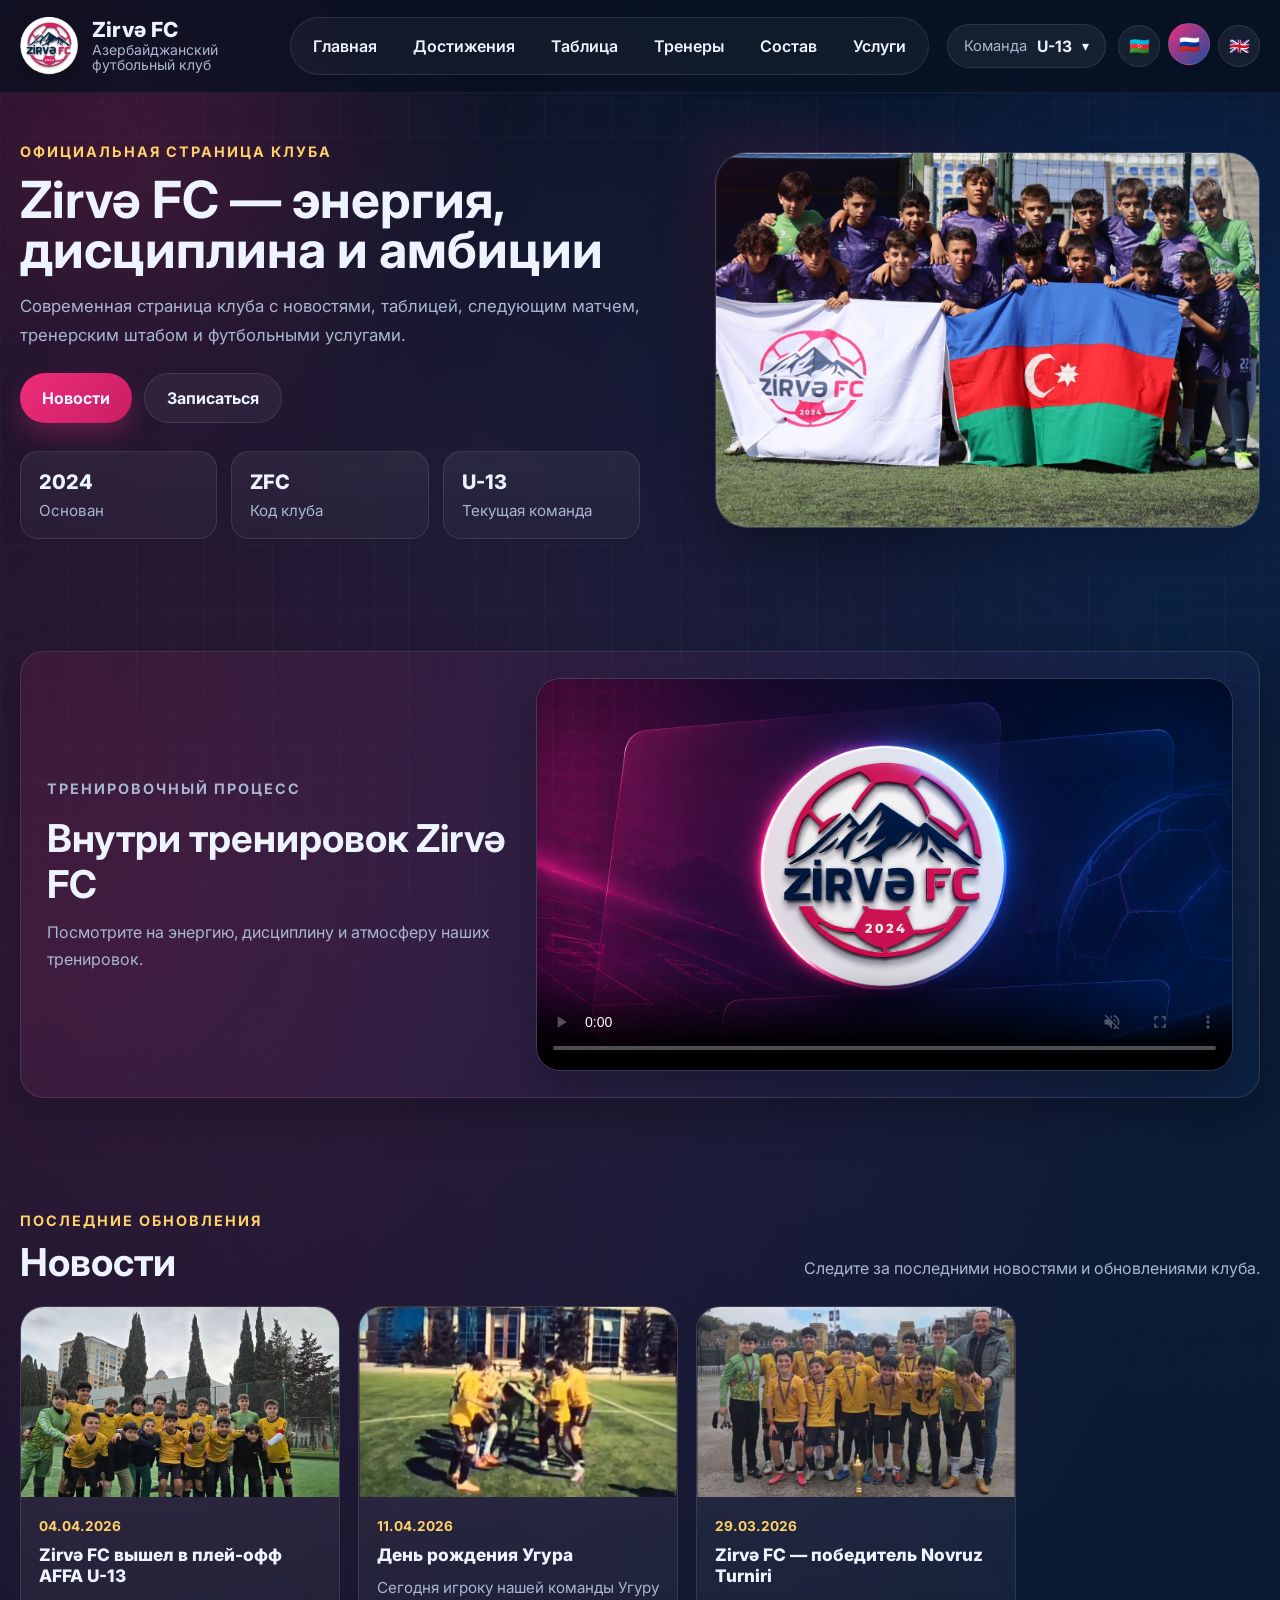
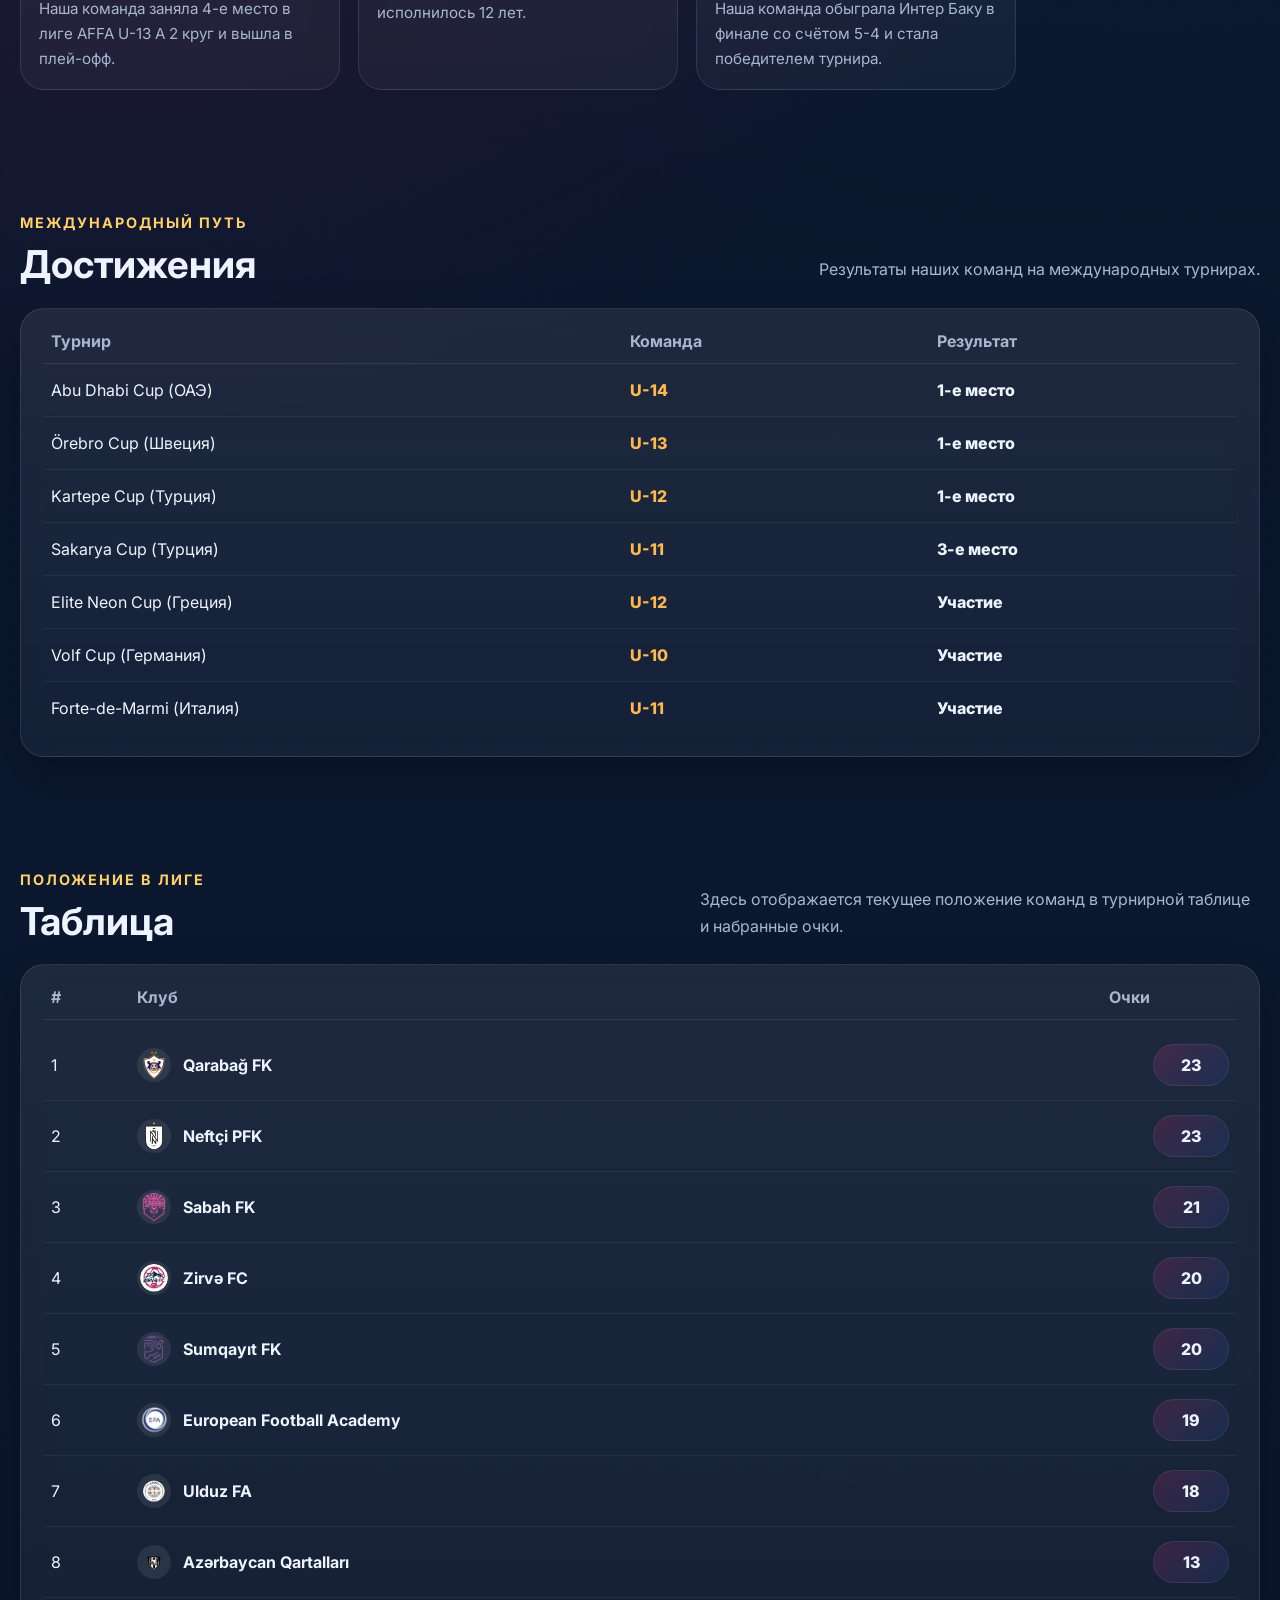
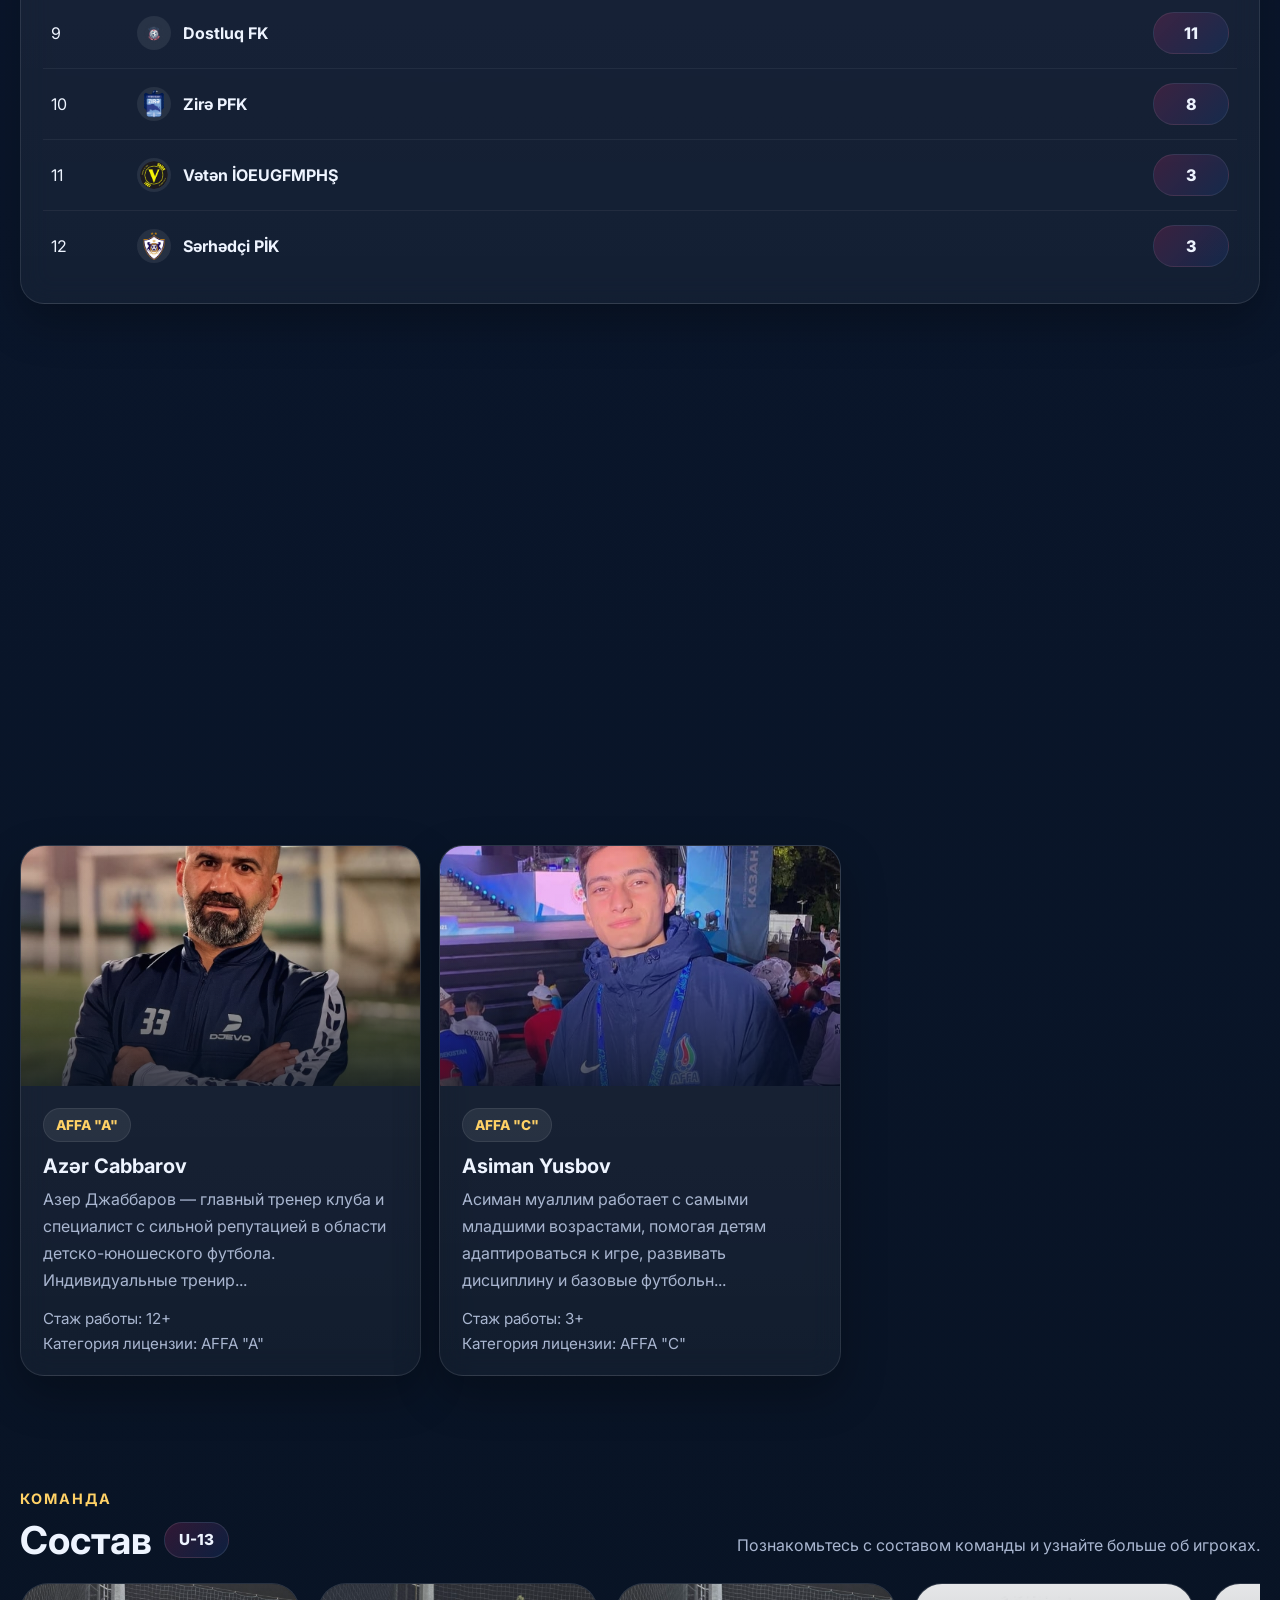
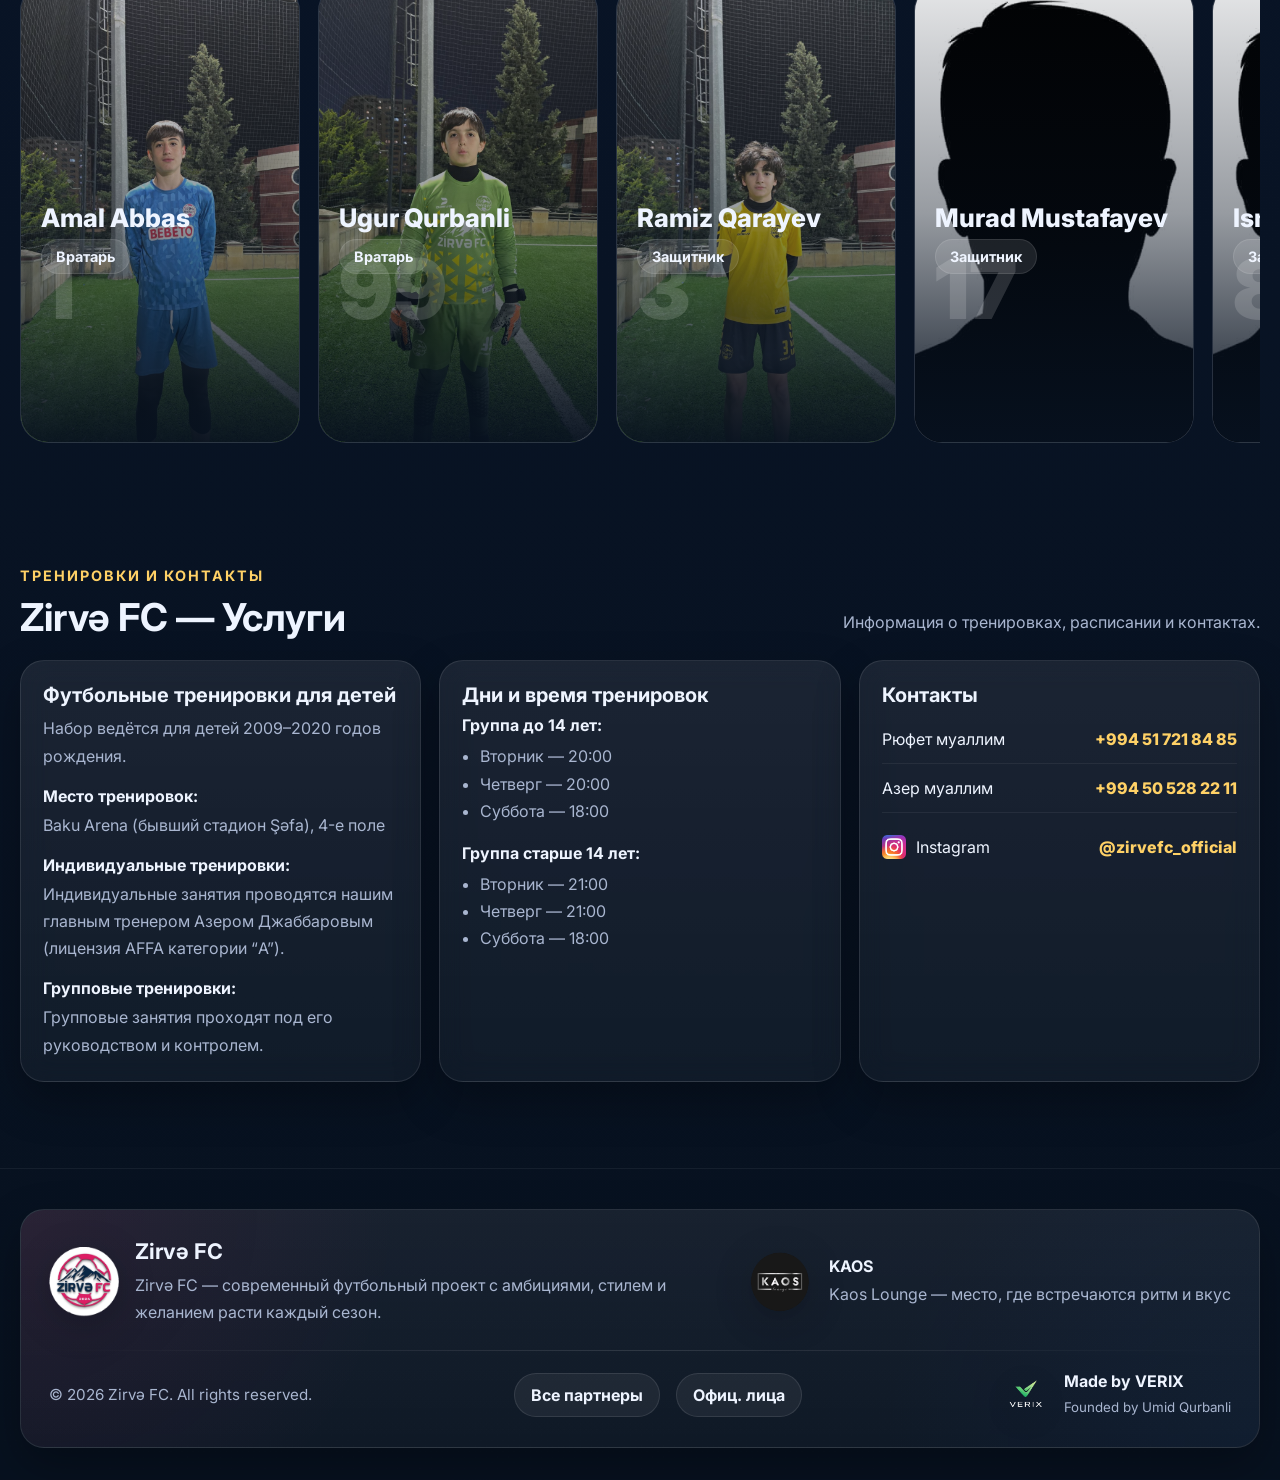
==== index.html @ 08f00260 "Add files via upload" ====
<!DOCTYPE html>
<html lang="ru">
<head>
  <meta charset="UTF-8" />
  <meta name="viewport" content="width=device-width, initial-scale=1.0" />
  <title>Zirvə FC</title>

  <link rel="preconnect" href="https://fonts.googleapis.com">
  <link rel="preconnect" href="https://fonts.gstatic.com" crossorigin>
  <link
    href="https://fonts.googleapis.com/css2?family=Inter:wght@400;500;600;700;800&display=swap"
    rel="stylesheet"
  >

  <link rel="stylesheet" href="css/main.css" />

  <link rel="icon" type="image/png" href="img/zirvelogo.png" />
  <link rel="shortcut icon" href="img/zirvelogo.png" />
  <link rel="apple-touch-icon" href="img/zirvelogo.png" />
</head>
<body>
  <div class="bg-blur bg-blur-1"></div>
  <div class="bg-blur bg-blur-2"></div>

  <header class="site-header" id="top">
    <div class="container header-inner">
      <a href="#top" class="brand">
        <img src="img/zirvelogo.png" alt="Zirvə FC Logo" class="brand-logo" />
        <div class="brand-text">
          <span class="brand-title">Zirvə FC</span>
          <span class="brand-subtitle" data-i18n="brandSubtitle">Azərbaycan futbol klubu</span>
        </div>
      </a>

      <nav class="main-nav">
        <a href="#home" data-i18n="navHome">Home</a>
        <a href="#achievements" data-i18n="navAchievements">Achievements</a>
        <a href="#table" data-i18n="navTable">Table</a>
        <a href="#coaches" data-i18n="navCoaches">Coaches</a>
        <a href="#squad" data-i18n="navSquad">Squad</a>
        <a href="#services" data-i18n="navServices">Services</a>
      </nav>

      <div class="header-controls">
        <div class="team-switcher" id="teamSwitcher">
          <button class="team-switch-btn" id="teamSwitchBtn" type="button">
            <span data-i18n="teamSelect">Team</span>
            <strong id="currentTeamLabel">U-13</strong>
            <span class="team-switch-arrow">▾</span>
          </button>

          <div class="team-switch-menu" id="teamSwitchMenu">
            <button class="team-option" type="button" data-team="u10">U-10</button>
            <button class="team-option" type="button" data-team="u11">U-11</button>
            <button class="team-option" type="button" data-team="u12">U-12</button>
            <button class="team-option active" type="button" data-team="u13">U-13</button>
            <button class="team-option" type="button" data-team="u14">U-14</button>
          </div>
        </div>

        <div class="lang-switcher">
          <button class="lang-btn" data-lang="az" title="Azərbaycan">🇦🇿</button>
          <button class="lang-btn active" data-lang="ru" title="Русский">🇷🇺</button>
          <button class="lang-btn" data-lang="en" title="English">🇬🇧</button>
        </div>

        <button class="burger" id="burgerBtn" aria-label="Menu">
          <span></span>
          <span></span>
          <span></span>
        </button>
      </div>
    </div>

    <div class="mobile-menu" id="mobileMenu">
      <a href="#home" data-i18n="navHome">Home</a>
      <a href="#achievements" data-i18n="navAchievements">Achievements</a>
      <a href="#table" data-i18n="navTable">Table</a>
      <a href="#coaches" data-i18n="navCoaches">Coaches</a>
      <a href="#squad" data-i18n="navSquad">Squad</a>
      <a href="#services" data-i18n="navServices">Services</a>

      <div class="mobile-menu-divider"></div>

      <div class="mobile-lang-title" data-i18n="mobileLangTitle">Language</div>
      <div class="mobile-lang-switcher">
        <button class="lang-btn" data-lang="az" title="Azərbaycan">🇦🇿</button>
        <button class="lang-btn active" data-lang="ru" title="Русский">🇷🇺</button>
        <button class="lang-btn" data-lang="en" title="English">🇬🇧</button>
      </div>
    </div>
  </header>

  <main>
    <section class="hero section" id="home">
      <div class="container hero-grid">
        <div class="hero-content reveal">
          <p class="eyebrow" data-i18n="heroEyebrow">Official club page</p>
          <h1 data-i18n="heroTitle">Zirvə FC — energy, discipline and ambition</h1>
          <p class="hero-text" data-i18n="heroText">
            Modern club page with news, table, match preview and squad showcase.
          </p>

          <div class="hero-actions">
            <a href="#news" class="btn btn-primary" data-i18n="btnNews">News</a>
            <a href="#services" class="btn btn-secondary" data-i18n="btnJoin">Join us</a>
          </div>

          <div class="hero-stats">
            <div class="stat-card">
              <span class="stat-value">2024</span>
              <span class="stat-label" data-i18n="statFounded">Founded</span>
            </div>
            <div class="stat-card">
              <span class="stat-value">ZFC</span>
              <span class="stat-label" data-i18n="statCode">Club code</span>
            </div>
            <div class="stat-card">
              <span class="stat-value" id="heroTeamBadge">U-13</span>
              <span class="stat-label" data-i18n="statTeam">Current team</span>
            </div>
          </div>
        </div>

        <div class="hero-visual reveal delay-1">
          <div class="hero-photo-wrap floating">
            <div class="hero-photo-frame">
              <img src="img/team.jpeg" alt="Zirvə FC Team" class="hero-team-photo" />
            </div>
          </div>
        </div>
      </div>
    </section>

    <section class="section" id="trainingVideo">
      <div class="container">
        <div class="training-video-card reveal">
          <div class="training-video-content">
            <p class="section-kicker" data-i18n="videoKicker">Training process</p>
            <h2 data-i18n="videoTitle">Inside Zirvə FC training</h2>
            <p data-i18n="videoDesc">
              A look at the energy, discipline and atmosphere of our training sessions.
            </p>
          </div>

          <div class="training-video-frame">
            <video controls muted poster="img/promo.png">
              <source src="video/promoV.MOV" />
            </video>
          </div>
        </div>
      </div>
    </section>

    <section class="section" id="news">
      <div class="container">
        <div class="section-head reveal">
          <div>
            <p class="section-kicker" data-i18n="newsKicker">Latest updates</p>
            <h2 data-i18n="newsTitle">News</h2>
          </div>
          <p class="section-desc" data-i18n="newsDesc">
            Club news and latest updates.
          </p>
        </div>

        <div class="news-row reveal delay-1" id="newsList"></div>
      </div>
    </section>

    <section class="section" id="achievements">
      <div class="container">
        <div class="section-head reveal">
          <div>
            <p class="section-kicker" data-i18n="achievementsKicker">International path</p>
            <h2 data-i18n="achievementsTitle">Achievements</h2>
          </div>
          <p class="section-desc" data-i18n="achievementsDesc">
            Results of our teams in international tournaments.
          </p>
        </div>

        <div class="achievements-card reveal delay-1">
          <div class="achievements-head">
            <span data-i18n="achievementsTournament">Tournament</span>
            <span data-i18n="achievementsTeam">Team</span>
            <span data-i18n="achievementsResult">Result</span>
          </div>
          <div id="achievementsTable"></div>
        </div>
      </div>
    </section>

    <section class="section" id="table">
      <div class="container">
        <div class="section-head reveal">
          <div>
            <p class="section-kicker" data-i18n="tableKicker">League position</p>
            <h2 data-i18n="tableTitle">Table</h2>
          </div>
          <p class="section-desc" data-i18n="tableDesc">
            Here you can see the current league standings and points.
          </p>
        </div>

        <div class="table-card reveal delay-1">
          <div class="table-head">
            <span>#</span>
            <span data-i18n="tableClub">Club</span>
            <span data-i18n="tablePoints">Points</span>
          </div>
          <div class="table-body" id="standingsTable"></div>
        </div>
      </div>
    </section>

    <section class="section" id="match">
      <div class="container">
        <div class="section-head reveal">
          <div>
            <p class="section-kicker" data-i18n="matchKicker">Match center</p>
            <h2 data-i18n="matchTitle">Next match</h2>
          </div>
        </div>

        <div class="match-card reveal delay-1" id="nextMatch"></div>
      </div>
    </section>

    <section class="section" id="coaches">
      <div class="container">
        <div class="section-head reveal">
          <div>
            <p class="section-kicker" data-i18n="coachesKicker">Staff</p>
            <h2>
              <span data-i18n="coachesTitle">Coaches</span>
              <span class="section-team-badge" id="coachesTeamBadge">U-13</span>
            </h2>
          </div>
          <p class="section-desc" data-i18n="coachesDesc">
            Coaching staff for the selected team.
          </p>
        </div>

        <div class="coaches-grid reveal delay-1" id="coachesList"></div>
      </div>
    </section>

    <section class="section" id="squad">
      <div class="container">
        <div class="section-head reveal">
          <div>
            <p class="section-kicker" data-i18n="squadKicker">Team</p>
            <h2>
              <span data-i18n="squadTitle">Squad</span>
              <span class="section-team-badge" id="sectionTeamBadge">U-13</span>
            </h2>
          </div>
          <p class="section-desc" data-i18n="squadDesc">
            Explore the squad and learn more about each player.
          </p>
        </div>

        <div class="squad-scroller reveal delay-1" id="squadList"></div>
      </div>
    </section>

    <section class="section" id="services">
      <div class="container">
        <div class="section-head reveal">
          <div>
            <p class="section-kicker" data-i18n="servicesKicker">Training & contact</p>
            <h2 data-i18n="servicesTitle">Zirvə FC — Football Services</h2>
          </div>
          <p class="section-desc" data-i18n="servicesDesc">
            Training information, schedule and contacts.
          </p>
        </div>

        <div class="services-grid reveal delay-1">

          <div class="service-card">
            <h3 data-i18n="serviceBlock1Title">Football training for children</h3>

            <p data-i18n="serviceAcceptance">
              Admission is open for children born between 2009 and 2020.
            </p>

            <div class="service-point">
              <strong data-i18n="servicePlaceTitle">Training venue:</strong>
              <p data-i18n="servicePlaceText">
                Baku Arena (former Shafa Stadium), Field 4
              </p>
            </div>

            <div class="service-point">
              <strong data-i18n="serviceIndividualTitle">Individual training:</strong>
              <p data-i18n="serviceIndividualText">
                Individual sessions are conducted by our head coach Azər Cabbarov.
              </p>
            </div>

            <div class="service-point">
              <strong data-i18n="serviceGroupTitle">Group training:</strong>
              <p data-i18n="serviceGroupText">
                Group sessions are carried out under his supervision.
              </p>
            </div>
          </div>

          <div class="service-card">
            <h3 data-i18n="serviceScheduleTitle">Training schedule</h3>

            <div class="schedule-group">
              <strong data-i18n="serviceUnder14">Group up to 14 years old:</strong>
              <ul>
                <li data-i18n="serviceUnder14_1">Tuesday — 20:00</li>
                <li data-i18n="serviceUnder14_2">Thursday — 20:00</li>
                <li data-i18n="serviceUnder14_3">Saturday — 18:00</li>
              </ul>
            </div>

            <div class="schedule-group">
              <strong data-i18n="serviceOver14">Group over 14 years old:</strong>
              <ul>
                <li data-i18n="serviceOver14_1">Tuesday — 21:00</li>
                <li data-i18n="serviceOver14_2">Thursday — 21:00</li>
                <li data-i18n="serviceOver14_3">Saturday — 18:00</li>
              </ul>
            </div>
          </div>

          <div class="service-card">
            <h3 data-i18n="serviceContactTitle">Contact</h3>

            <div class="contact-line">
              <span data-i18n="contactRufet">Rüfət müəllim</span>
              <a href="https://wa.me/994517218485" target="_blank">+994 51 721 84 85</a>
            </div>

            <div class="contact-line">
              <span data-i18n="contactAzer">Azər müəllim</span>
              <a href="https://wa.me/994505282211" target="_blank">+994 50 528 22 11</a>
            </div>

            <div class="contact-line insta-line">
              <div class="insta-wrap">
                <img src="img/ig.png" alt="Instagram" class="insta-icon">
                <span>Instagram</span>
              </div>

              <a href="https://www.instagram.com/zirvefc_official?utm_source=qr&igsh=NjJkeGhsZzFiNThx"
                target="_blank"
                class="insta-link">
                @zirvefc_official
              </a>
            </div>

          </div>

        </div>
      </div>
    </section>
  </main>

  <footer class="site-footer">
    <div class="container">
      <div class="footer-classic reveal">
        <div class="footer-top">
          <div class="footer-brand">
            <img src="img/zirvelogo.png" alt="Zirvə FC Logo" class="footer-club-logo" />
            <div>
              <h3>Zirvə FC</h3>
              <p data-i18n="footerAboutText">
                Zirvə FC is a modern football project with ambition, identity and a drive to grow every season.
              </p>
            </div>
          </div>

          <div class="footer-sponsor">
            <img src="img/kaos.png" alt="Sponsor Logo" class="footer-sponsor-logo" />
            <div>
              <strong data-i18n="footerSponsorName">KAOS</strong>
              <p data-i18n="footerSponsorText">KAOS Lounge - Best time, best food, best memories</p>
            </div>
          </div>
        </div>

        <div class="footer-divider"></div>

        <div class="footer-bottom">
          <div class="footer-copy">
            <p>© <span id="currentYear"></span> Zirvə FC. All rights reserved.</p>
          </div>

          <div class="footer-links">
            <a href="sponsors.html" class="footer-link-btn" data-i18n="footerAllSponsors">All partners</a>
            <a href="officials.html" class="footer-link-btn" data-i18n="footerOfficials">Officials</a>
          </div>

          <div class="footer-madeby">
            <img src="img/VerixLogo.PNG" alt="VERIX Logo" class="footer-verix-logo" />
            <div>
              <strong>Made by VERIX</strong>
              <small>Founded by Umid Qurbanli</small>
            </div>
          </div>
        </div>
      </div>
    </div>
  </footer>

  <div class="news-modal" id="newsModal">
    <div class="news-modal-backdrop" id="newsModalBackdrop"></div>

    <div class="news-modal-card">
      <button class="news-modal-close" id="newsModalClose" aria-label="Close">×</button>
      <img src="" alt="" class="news-modal-image" id="modalImage" />
      <div class="news-modal-content">
        <span class="news-modal-date" id="modalDate"></span>
        <h3 id="modalTitle"></h3>
        <p id="modalText"></p>
      </div>
    </div>
  </div>

  <div class="coach-modal" id="coachModal">
    <div class="news-modal-backdrop" id="coachModalBackdrop"></div>

    <div class="coach-modal-card">
      <button class="news-modal-close" id="coachModalClose" aria-label="Close">×</button>
      <div class="coach-modal-content">
        <span class="coach-modal-label" id="coachModalLicense"></span>
        <h3 id="coachModalName"></h3>
        <p class="coach-modal-meta" id="coachModalMeta"></p>
        <p id="coachModalText"></p>
      </div>
    </div>
  </div>

  <script src="js/main.js"></script>
</body>
</html>
---- css/main.css ----
:root {
  --bg: #07111f;
  --bg-soft: #0d1a30;
  --panel: rgba(255, 255, 255, 0.06);
  --panel-strong: rgba(255, 255, 255, 0.1);
  --text: #eef4ff;
  --muted: #a9b6d0;
  --line: rgba(255, 255, 255, 0.1);

  --accent: #ef2c7a;
  --accent-dark: #c81f63;
  --secondary: #0e336c;
  --secondary-light: #194f9f;
  --gold: #ffd166;

  --shadow: 0 18px 45px rgba(0, 0, 0, 0.28);
  --radius: 24px;
  --radius-sm: 18px;
  --container: 1240px;
  --header-height: 92px;
  --transition: 0.35s ease;
}

* {
  box-sizing: border-box;
  margin: 0;
  padding: 0;
}

html {
  scroll-behavior: smooth;
}

body {
  font-family: "Inter", sans-serif;
  color: var(--text);
  background:
    radial-gradient(circle at 10% 15%, rgba(239, 44, 122, 0.18), transparent 20%),
    radial-gradient(circle at 90% 10%, rgba(25, 79, 159, 0.2), transparent 22%),
    linear-gradient(180deg, #07111f 0%, #0b1830 35%, #07111f 100%);
  min-height: 100vh;
  overflow-x: hidden;
}

body::before {
  content: "";
  position: fixed;
  inset: 0;
  background-image:
    linear-gradient(rgba(255,255,255,0.025) 1px, transparent 1px),
    linear-gradient(90deg, rgba(255,255,255,0.025) 1px, transparent 1px);
  background-size: 34px 34px;
  pointer-events: none;
  z-index: -2;
}

.bg-blur {
  position: fixed;
  width: 420px;
  height: 420px;
  border-radius: 50%;
  filter: blur(120px);
  opacity: 0.22;
  z-index: -1;
  pointer-events: none;
}

.bg-blur-1 {
  top: -100px;
  left: -100px;
  background: var(--accent);
}

.bg-blur-2 {
  right: -120px;
  top: 120px;
  background: #2563eb;
}

img {
  display: block;
  max-width: 100%;
}

a {
  text-decoration: none;
  color: inherit;
}

button {
  font: inherit;
  border: none;
  background: none;
  color: inherit;
  cursor: pointer;
}

.container {
  width: min(100% - 32px, var(--container));
  margin-inline: auto;
}

.section {
  padding: 56px 0;
}

.site-header {
  position: sticky;
  top: 0;
  z-index: 1000;
  backdrop-filter: blur(18px);
  background: rgba(7, 17, 31, 0.72);
  border-bottom: 1px solid rgba(255, 255, 255, 0.06);
}

.header-inner {
  min-height: var(--header-height);
  display: flex;
  align-items: center;
  justify-content: space-between;
  gap: 18px;
}

.brand {
  display: flex;
  align-items: center;
  gap: 14px;
  min-width: 0;
}

.brand-logo {
  width: 58px;
  height: 58px;
  object-fit: contain;
  filter: drop-shadow(0 8px 18px rgba(0, 0, 0, 0.25));
}

.brand-text {
  display: flex;
  flex-direction: column;
  line-height: 1.1;
}

.brand-title {
  font-size: 1.3rem;
  font-weight: 800;
  letter-spacing: 0.02em;
}

.brand-subtitle {
  color: var(--muted);
  font-size: 0.88rem;
}

.main-nav {
  display: flex;
  align-items: center;
  gap: 8px;
  background: rgba(255,255,255,0.04);
  border: 1px solid var(--line);
  padding: 8px;
  border-radius: 999px;
}

.main-nav a,
.mobile-menu a {
  padding: 10px 14px;
  border-radius: 999px;
  font-weight: 600;
  transition: var(--transition);
}

.main-nav a:hover,
.mobile-menu a:hover {
  background: rgba(255, 255, 255, 0.08);
  color: #fff;
}

.header-controls {
  display: flex;
  align-items: center;
  gap: 12px;
}

.team-switcher {
  position: relative;
}

.team-switch-btn {
  min-height: 44px;
  padding: 0 16px;
  border-radius: 999px;
  background: rgba(255,255,255,0.06);
  border: 1px solid var(--line);
  display: flex;
  align-items: center;
  gap: 10px;
  transition: var(--transition);
  white-space: nowrap;
}

.team-switch-btn:hover,
.team-switcher.open .team-switch-btn {
  background: linear-gradient(135deg, rgba(239,44,122,0.18), rgba(25,79,159,0.22));
  border-color: rgba(255,255,255,0.18);
}

.team-switch-btn span:first-child {
  color: var(--muted);
  font-size: 0.92rem;
}

.team-switch-btn strong {
  font-size: 0.98rem;
}

.team-switch-arrow {
  font-size: 0.85rem;
  transition: transform 0.25s ease;
}

.team-switcher.open .team-switch-arrow {
  transform: rotate(180deg);
}

.team-switch-menu {
  position: absolute;
  top: calc(100% + 10px);
  right: 0;
  min-width: 190px;
  padding: 8px;
  border-radius: 18px;
  background: rgba(10, 21, 39, 0.96);
  border: 1px solid var(--line);
  box-shadow: var(--shadow);
  display: none;
  flex-direction: column;
  gap: 6px;
}

.team-switcher.open .team-switch-menu {
  display: flex;
}

.team-option {
  width: 100%;
  text-align: left;
  padding: 12px 14px;
  border-radius: 14px;
  font-weight: 700;
  transition: var(--transition);
}

.team-option:hover,
.team-option.active {
  background: linear-gradient(135deg, var(--accent), var(--secondary-light));
  color: #fff;
}

.lang-switcher,
.mobile-lang-switcher {
  display: flex;
  align-items: center;
  gap: 8px;
}

.lang-btn {
  width: 42px;
  height: 42px;
  border-radius: 50%;
  background: rgba(255,255,255,0.06);
  border: 1px solid var(--line);
  font-size: 1.05rem;
  transition: var(--transition);
}

.lang-btn:hover,
.lang-btn.active {
  transform: translateY(-2px);
  background: linear-gradient(135deg, var(--accent), var(--secondary-light));
  box-shadow: var(--shadow);
}

.burger {
  display: none;
  width: 46px;
  height: 46px;
  border-radius: 14px;
  background: rgba(255,255,255,0.06);
  border: 1px solid var(--line);
  padding: 10px;
}

.burger span {
  display: block;
  width: 100%;
  height: 2px;
  background: #fff;
  border-radius: 999px;
}

.burger span + span {
  margin-top: 6px;
}

.mobile-menu {
  display: none;
  flex-direction: column;
  gap: 8px;
  padding: 0 16px 16px;
}

.mobile-menu-divider {
  height: 1px;
  background: rgba(255,255,255,0.08);
  margin: 8px 0 4px;
}

.mobile-lang-title {
  color: var(--muted);
  font-size: 0.9rem;
  font-weight: 700;
  margin-bottom: 6px;
}

.hero {
  padding-top: 48px;
}

.hero-grid {
  display: grid;
  grid-template-columns: 1.1fr 0.9fr;
  align-items: center;
  gap: 28px;
}

.hero-content,
.hero-visual,
.table-card,
.match-card,
.news-card,
.player-card,
.coach-card,
.service-card,
.achievements-card,
.elite-coach-card {
  backdrop-filter: blur(14px);
}

.eyebrow,
.section-kicker {
  display: inline-flex;
  align-items: center;
  gap: 10px;
  color: var(--gold);
  font-size: 0.9rem;
  font-weight: 700;
  text-transform: uppercase;
  letter-spacing: 0.14em;
  margin-bottom: 14px;
}

.hero-content h1 {
  font-size: clamp(2.1rem, 4vw, 4.2rem);
  line-height: 0.98;
  margin-bottom: 18px;
  max-width: 780px;
}

.hero-text,
.section-desc,
.footer-brand p,
.footer-sponsor p,
.footer-copy p,
.footer-madeby small,
.elite-coach-card p,
.coach-card p,
.service-card p,
.service-card li {
  color: var(--muted);
  line-height: 1.7;
}

.hero-text {
  max-width: 620px;
  font-size: 1.05rem;
  margin-bottom: 24px;
}

.hero-actions {
  display: flex;
  gap: 12px;
  flex-wrap: wrap;
  margin-bottom: 28px;
}

.btn {
  display: inline-flex;
  align-items: center;
  justify-content: center;
  min-height: 50px;
  padding: 0 22px;
  border-radius: 999px;
  font-weight: 700;
  transition: var(--transition);
}

.btn-primary {
  background: linear-gradient(135deg, var(--accent), var(--accent-dark));
  box-shadow: 0 12px 26px rgba(239, 44, 122, 0.28);
}

.btn-secondary {
  border: 1px solid var(--line);
  background: rgba(255,255,255,0.05);
}

.btn:hover {
  transform: translateY(-3px);
}

.hero-stats {
  display: grid;
  grid-template-columns: repeat(3, minmax(0, 1fr));
  gap: 14px;
  max-width: 620px;
}

.stat-card {
  padding: 18px;
  border-radius: var(--radius-sm);
  border: 1px solid var(--line);
  background: linear-gradient(180deg, rgba(255,255,255,0.06), rgba(255,255,255,0.03));
}

.stat-value {
  display: block;
  font-size: 1.25rem;
  font-weight: 800;
  margin-bottom: 6px;
}

.stat-label {
  color: var(--muted);
  font-size: 0.95rem;
}

.hero-visual {
  display: flex;
  justify-content: center;
  align-items: center;
}

.hero-photo-wrap {
  width: min(100%, 560px);
  position: relative;
}

.hero-photo-wrap::before {
  content: "";
  position: absolute;
  inset: -24px;
  background:
    radial-gradient(circle at center, rgba(37, 99, 235, 0.18), transparent 60%),
    radial-gradient(circle at 20% 20%, rgba(239, 44, 122, 0.14), transparent 45%);
  filter: blur(20px);
  z-index: 0;
  pointer-events: none;
}

.hero-photo-frame {
  position: relative;
  z-index: 1;
  width: 100%;
  border-radius: 32px;
  overflow: hidden;
  border: 1px solid rgba(255,255,255,0.1);
  background: linear-gradient(180deg, rgba(255,255,255,0.08), rgba(255,255,255,0.03));
  box-shadow: 0 24px 60px rgba(0, 0, 0, 0.32);
}

.hero-photo-frame::before {
  content: "";
  position: absolute;
  inset: 0;
  background:
    linear-gradient(135deg, rgba(239,44,122,0.08), transparent 30%),
    linear-gradient(225deg, rgba(25,79,159,0.14), transparent 35%);
  pointer-events: none;
  z-index: 2;
}

.hero-team-photo {
  width: 100%;
  height: 100%;
  display: block;
  object-fit: cover;
  aspect-ratio: 16 / 11;
  transform: scale(1.01);
}

.hero-photo-frame::after {
  content: "";
  position: absolute;
  inset: 0;
  border: 1px solid rgba(255,255,255,0.06);
  border-radius: 32px;
  pointer-events: none;
}

.elite-coach-card {
  background: linear-gradient(135deg, rgba(239,44,122,0.12), rgba(25,79,159,0.14));
  border: 1px solid rgba(255,255,255,0.1);
  border-radius: var(--radius);
  padding: 28px;
  box-shadow: var(--shadow);
}

.elite-coach-badge {
  display: inline-flex;
  padding: 8px 14px;
  border-radius: 999px;
  background: rgba(255,255,255,0.08);
  border: 1px solid rgba(255,255,255,0.1);
  font-size: 0.85rem;
  font-weight: 800;
  color: var(--gold);
  margin-bottom: 14px;
}

.elite-coach-card h2 {
  font-size: clamp(1.6rem, 3vw, 2.6rem);
  margin-bottom: 12px;
}

.section-head {
  display: flex;
  justify-content: space-between;
  align-items: end;
  gap: 20px;
  margin-bottom: 24px;
}

.section-head h2 {
  font-size: clamp(1.8rem, 3vw, 3rem);
  line-height: 1;
  display: flex;
  align-items: center;
  gap: 12px;
  flex-wrap: wrap;
}

.section-desc {
  max-width: 560px;
}

.section-team-badge {
  display: inline-flex;
  align-items: center;
  justify-content: center;
  min-height: 36px;
  padding: 0 14px;
  border-radius: 999px;
  background: linear-gradient(135deg, rgba(239,44,122,0.18), rgba(25,79,159,0.22));
  border: 1px solid rgba(255,255,255,0.1);
  font-size: 0.95rem;
  font-weight: 800;
}

.news-row,
.squad-scroller {
  display: flex;
  gap: 18px;
  overflow-x: auto;
  padding-bottom: 10px;
  scroll-snap-type: x mandatory;
}

.news-row::-webkit-scrollbar,
.squad-scroller::-webkit-scrollbar {
  height: 10px;
}

.news-row::-webkit-scrollbar-thumb,
.squad-scroller::-webkit-scrollbar-thumb {
  background: linear-gradient(90deg, var(--accent), var(--secondary-light));
  border-radius: 999px;
}

.news-row::-webkit-scrollbar-track,
.squad-scroller::-webkit-scrollbar-track {
  background: rgba(255,255,255,0.06);
  border-radius: 999px;
}

.news-card {
  min-width: 320px;
  max-width: 320px;
  background: linear-gradient(180deg, rgba(255,255,255,0.08), rgba(255,255,255,0.04));
  border: 1px solid var(--line);
  border-radius: var(--radius);
  overflow: hidden;
  cursor: pointer;
  transition: var(--transition);
  scroll-snap-align: start;
}

.news-card:hover,
.coach-card:hover {
  transform: translateY(-8px);
  box-shadow: var(--shadow);
  border-color: rgba(239, 44, 122, 0.38);
}

.news-card-image {
  width: 100%;
  height: 190px;
  object-fit: cover;
}

.news-card-body {
  padding: 18px;
}

.news-card-date {
  color: var(--gold);
  font-size: 0.85rem;
  font-weight: 700;
  margin-bottom: 10px;
  display: inline-block;
}

.news-card-title {
  font-size: 1.08rem;
  font-weight: 800;
  margin-bottom: 10px;
}

.news-card-text {
  color: var(--muted);
  line-height: 1.65;
  font-size: 0.95rem;
}

.achievements-card,
.table-card,
.match-card {
  background: linear-gradient(180deg, rgba(255,255,255,0.08), rgba(255,255,255,0.04));
  border: 1px solid var(--line);
  border-radius: var(--radius);
  padding: 22px;
  box-shadow: var(--shadow);
}

.achievements-head,
.achievement-row,
.table-head,
.table-row {
  display: grid;
  grid-template-columns: 1.35fr 0.7fr 0.7fr;
  align-items: center;
  gap: 16px;
}

.achievements-head,
.table-head {
  color: var(--muted);
  font-weight: 700;
  padding: 0 8px 12px;
  border-bottom: 1px solid var(--line);
}

.achievement-row {
  padding: 16px 8px;
  border-bottom: 1px solid rgba(255,255,255,0.06);
}

.achievement-row:last-child {
  border-bottom: none;
}

.achievement-team {
  font-weight: 800;
  color: #ffb84d;
}

.achievement-result {
  font-weight: 800;
}

.table-head,
.table-row {
  grid-template-columns: 70px minmax(0, 1fr) 120px;
}

.table-body {
  padding-top: 10px;
}

.table-row {
  padding: 14px 8px;
  border-bottom: 1px solid rgba(255,255,255,0.06);
  transition: var(--transition);
}

.table-row:last-child {
  border-bottom: none;
}

.table-row:hover {
  background: rgba(255,255,255,0.04);
  border-radius: 14px;
}

.table-club {
  display: flex;
  align-items: center;
  gap: 12px;
  min-width: 0;
}

.club-logo {
  width: 34px;
  height: 34px;
  object-fit: contain;
  border-radius: 50%;
  background: rgba(255,255,255,0.08);
  padding: 3px;
}

.club-name {
  font-weight: 700;
  white-space: nowrap;
  overflow: hidden;
  text-overflow: ellipsis;
}

.points-badge {
  justify-self: end;
  min-width: 76px;
  text-align: center;
  padding: 10px 14px;
  border-radius: 999px;
  background: linear-gradient(135deg, rgba(239,44,122,0.18), rgba(25,79,159,0.22));
  border: 1px solid rgba(255,255,255,0.08);
  font-weight: 800;
}

.match-card {
  display: flex;
  align-items: center;
  justify-content: space-between;
  gap: 18px;
  flex-wrap: wrap;
}

.match-side,
.match-center {
  display: flex;
  align-items: center;
  gap: 14px;
}

.match-team-logo {
  width: 80px;
  height: 80px;
  object-fit: contain;
}

.match-team-info strong {
  display: block;
  font-size: 1.15rem;
  margin-bottom: 4px;
}

.match-team-info span,
.match-meta {
  color: var(--muted);
}

.match-center {
  flex-direction: column;
  min-width: 180px;
  text-align: center;
}

.match-vs {
  font-size: 2rem;
  font-weight: 900;
  background: linear-gradient(135deg, var(--accent), var(--secondary-light));
  -webkit-background-clip: text;
  -webkit-text-fill-color: transparent;
}

.coaches-grid,
.services-grid {
  display: grid;
  grid-template-columns: repeat(3, minmax(0, 1fr));
  gap: 18px;
}

.coach-card,
.service-card {
  background: linear-gradient(180deg, rgba(255,255,255,0.08), rgba(255,255,255,0.04));
  border: 1px solid var(--line);
  border-radius: var(--radius);
  padding: 22px;
  box-shadow: var(--shadow);
}

.coach-card {
  cursor: pointer;
  transition: var(--transition);
}

.coach-license {
  display: inline-flex;
  margin-bottom: 12px;
  padding: 8px 12px;
  border-radius: 999px;
  background: rgba(255,255,255,0.08);
  border: 1px solid rgba(255,255,255,0.08);
  color: var(--gold);
  font-size: 0.85rem;
  font-weight: 800;
}

.coach-card h3,
.service-card h3 {
  font-size: 1.25rem;
  margin-bottom: 8px;
}

.coach-meta {
  display: flex;
  flex-direction: column;
  gap: 6px;
  margin-top: 14px;
  color: var(--muted);
  font-size: 0.95rem;
}

.player-card {
  min-width: 280px;
  max-width: 280px;
  height: 460px;
  border-radius: 28px;
  overflow: hidden;
  position: relative;
  border: 1px solid var(--line);
  background: linear-gradient(180deg, rgba(255,255,255,0.06), rgba(255,255,255,0.03));
  scroll-snap-align: start;
  transition: transform 0.4s ease, box-shadow 0.4s ease;
}

.player-card:hover {
  transform: translateY(-10px);
  box-shadow: var(--shadow);
}

.player-image {
  width: 100%;
  height: 100%;
  object-fit: cover;
}

.player-overlay {
  position: absolute;
  inset: 0;
  background:
    linear-gradient(180deg, rgba(7,17,31,0.1) 0%, rgba(7,17,31,0.42) 50%, rgba(7,17,31,0.96) 100%);
  display: flex;
  flex-direction: column;
  justify-content: end;
  padding: 20px;
}

.player-number {
  position: absolute;
  left: 20px;
  bottom: 112px;
  font-size: 5.2rem;
  line-height: 1;
  font-weight: 900;
  color: rgba(255,255,255,0.15);
}

.player-name {
  font-size: 1.6rem;
  font-weight: 800;
  line-height: 1;
  margin-bottom: 8px;
}

.player-position {
  display: inline-flex;
  width: fit-content;
  padding: 8px 14px;
  border-radius: 999px;
  background: rgba(255,255,255,0.1);
  border: 1px solid rgba(255,255,255,0.1);
  font-size: 0.9rem;
  font-weight: 700;
  margin-bottom: 16px;
}

.player-stats {
  display: grid;
  grid-template-columns: repeat(2, 1fr);
  gap: 10px;
  opacity: 0;
  transform: translateY(14px);
  transition: 0.35s ease;
}

.player-card:hover .player-stats {
  opacity: 1;
  transform: translateY(0);
}

.player-stat {
  padding: 10px 12px;
  border-radius: 14px;
  background: rgba(255,255,255,0.08);
  border: 1px solid rgba(255,255,255,0.08);
}

.player-stat small {
  display: block;
  color: var(--muted);
  margin-bottom: 4px;
  font-size: 0.8rem;
}

.player-stat strong {
  font-size: 1rem;
}

.service-point {
  margin-top: 16px;
}

.service-point strong,
.schedule-group strong {
  display: block;
  margin-bottom: 6px;
}

.schedule-group + .schedule-group {
  margin-top: 18px;
}

.schedule-group ul {
  padding-left: 18px;
  margin-top: 8px;
}

.contact-line {
  display: flex;
  justify-content: space-between;
  gap: 16px;
  align-items: center;
  padding: 14px 0;
  border-bottom: 1px solid rgba(255,255,255,0.06);
}

.contact-line:last-child {
  border-bottom: none;
}

.contact-line a {
  font-weight: 800;
  color: var(--gold);
}

.site-footer {
  padding: 40px 0 32px;
  border-top: 1px solid rgba(255,255,255,0.06);
  margin-top: 30px;
}

.footer-classic {
  background: linear-gradient(180deg, rgba(255,255,255,0.07), rgba(255,255,255,0.035));
  border: 1px solid var(--line);
  border-radius: var(--radius);
  padding: 28px;
  box-shadow: var(--shadow);
  overflow: hidden;
  position: relative;
}

.footer-classic::before {
  content: "";
  position: absolute;
  inset: 0;
  background:
    radial-gradient(circle at left top, rgba(239, 44, 122, 0.08), transparent 30%),
    radial-gradient(circle at right bottom, rgba(25, 79, 159, 0.08), transparent 30%);
  pointer-events: none;
}

.footer-top,
.footer-bottom {
  position: relative;
  z-index: 1;
  display: flex;
  align-items: center;
  justify-content: space-between;
  gap: 24px;
  flex-wrap: wrap;
}

.footer-brand,
.footer-sponsor,
.footer-madeby,
.footer-links {
  display: flex;
  align-items: center;
  gap: 16px;
}

.footer-brand {
  max-width: 620px;
}

.footer-brand h3 {
  font-size: 1.35rem;
  margin-bottom: 8px;
}

.footer-club-logo,
.footer-sponsor-logo,
.footer-verix-logo {
  object-fit: contain;
  flex-shrink: 0;
  filter: drop-shadow(0 8px 18px rgba(0, 0, 0, 0.2));
}

.footer-club-logo {
  width: 70px;
  height: 70px;
}

.footer-sponsor-logo {
  width: 64px;
  height: 64px;
  border-radius: 16px;
}

.footer-verix-logo {
  width: 44px;
  height: 44px;
  border-radius: 12px;
}

.footer-sponsor strong,
.footer-madeby strong {
  display: block;
  margin-bottom: 5px;
  font-size: 1rem;
}

.footer-link-btn {
  display: inline-flex;
  align-items: center;
  justify-content: center;
  min-height: 44px;
  padding: 0 16px;
  border-radius: 999px;
  border: 1px solid rgba(255,255,255,0.1);
  background: rgba(255,255,255,0.06);
  font-weight: 700;
  transition: var(--transition);
}

.footer-link-btn:hover {
  transform: translateY(-2px);
  background: linear-gradient(135deg, rgba(239,44,122,0.18), rgba(25,79,159,0.22));
}

.footer-divider {
  height: 1px;
  background: linear-gradient(
    90deg,
    transparent,
    rgba(255,255,255,0.12),
    transparent
  );
  margin: 24px 0 20px;
  position: relative;
  z-index: 1;
}

.footer-copy p {
  font-size: 0.95rem;
}

.footer-madeby {
  text-align: left;
}

.news-modal,
.coach-modal {
  position: fixed;
  inset: 0;
  z-index: 1200;
  display: none;
  align-items: center;
  justify-content: center;
  padding: 24px;
}

.news-modal.active,
.coach-modal.active {
  display: flex;
}

.news-modal-backdrop {
  position: absolute;
  inset: 0;
  background: rgba(4, 8, 18, 0.74);
  backdrop-filter: blur(8px);
}

.news-modal-card,
.coach-modal-card {
  position: relative;
  z-index: 1;
  width: min(900px, 100%);
  max-height: 88vh;
  overflow-y: auto;
  background: linear-gradient(180deg, #101d35, #0b1527);
  border: 1px solid var(--line);
  border-radius: 28px;
  box-shadow: var(--shadow);
  animation: modalIn 0.35s ease;
}

.news-modal-image {
  width: 100%;
  height: 320px;
  object-fit: cover;
}

.news-modal-content,
.coach-modal-content {
  padding: 26px;
}

.news-modal-date,
.coach-modal-label {
  color: var(--gold);
  font-weight: 700;
  display: inline-block;
  margin-bottom: 10px;
}

.news-modal-content h3,
.coach-modal-content h3 {
  font-size: 2rem;
  margin-bottom: 14px;
}

.news-modal-content p,
.coach-modal-content p {
  color: var(--muted);
  line-height: 1.8;
  white-space: pre-line;
}

.coach-modal-meta {
  margin-bottom: 14px;
  font-weight: 700;
}

.news-modal-close {
  position: absolute;
  top: 14px;
  right: 14px;
  width: 42px;
  height: 42px;
  border-radius: 50%;
  background: rgba(7,17,31,0.7);
  border: 1px solid rgba(255,255,255,0.12);
  font-size: 1.8rem;
  line-height: 1;
}

.reveal {
  opacity: 0;
  transform: translateY(28px);
  transition: 0.7s ease;
}

.reveal.show {
  opacity: 1;
  transform: translateY(0);
}

.delay-1 {
  transition-delay: 0.08s;
}

.delay-2 {
  transition-delay: 0.16s;
}

.floating {
  animation: floating 4.5s ease-in-out infinite;
}

@keyframes floating {
  0%, 100% { transform: translateY(0px); }
  50% { transform: translateY(-14px); }
}

@keyframes modalIn {
  from {
    opacity: 0;
    transform: translateY(24px) scale(0.96);
  }
  to {
    opacity: 1;
    transform: translateY(0) scale(1);
  }
}

@media (max-width: 1180px) {
  .main-nav {
    display: none;
  }

  .hero-grid,
  .coaches-grid,
  .services-grid {
    grid-template-columns: 1fr;
  }

  .hero-visual {
    order: -1;
  }
}

@media (max-width: 860px) {
  .lang-switcher {
    display: none;
  }

  .burger {
    display: block;
  }

  .mobile-menu.open {
    display: flex;
  }

  .section-head {
    flex-direction: column;
    align-items: start;
  }

  .hero-stats {
    grid-template-columns: 1fr;
  }

  .table-head,
  .table-row {
    grid-template-columns: 50px minmax(0, 1fr) 100px;
  }

  .achievements-head,
  .achievement-row {
    grid-template-columns: 1.2fr 0.7fr 0.7fr;
  }

  .match-card {
    flex-direction: column;
    align-items: stretch;
    text-align: center;
  }

  .match-side,
  .match-center {
    justify-content: center;
  }
}

@media (max-width: 768px) {
  .footer-top,
  .footer-bottom,
  .footer-brand,
  .footer-sponsor,
  .footer-madeby,
  .footer-links {
    flex-direction: column;
    align-items: flex-start;
  }

  .footer-classic {
    padding: 22px 18px;
  }

  .footer-club-logo {
    width: 58px;
    height: 58px;
  }

  .footer-sponsor-logo {
    width: 54px;
    height: 54px;
  }

  .footer-verix-logo {
    width: 38px;
    height: 38px;
  }

  .contact-line {
    flex-direction: column;
    align-items: flex-start;
  }
}

@media (max-width: 560px) {
  .container {
    width: min(100% - 20px, var(--container));
  }

  .header-inner {
    gap: 10px;
  }

  .brand-title {
    font-size: 1.05rem;
  }

  .brand-subtitle {
    font-size: 0.78rem;
  }

  .brand-logo {
    width: 48px;
    height: 48px;
  }

  .team-switch-btn {
    padding: 0 12px;
    min-height: 40px;
    gap: 8px;
  }

  .team-switch-btn span:first-child {
    display: none;
  }

  .hero-content h1 {
    font-size: 2rem;
  }

  .news-card,
  .player-card {
    min-width: 86vw;
    max-width: 86vw;
  }

  .news-modal-image {
    height: 220px;
  }

  .news-modal-content h3,
  .coach-modal-content h3 {
    font-size: 1.5rem;
  }

  .achievements-head,
  .achievement-row {
    grid-template-columns: 1fr;
    gap: 8px;
  }

  .achievement-row {
    padding: 14px 8px;
  }
}

.insta-line{
  margin-top:8px;
}

.insta-wrap{
  display:flex;
  align-items:center;
  gap:10px;
}

.insta-icon{
  width:24px;
  height:24px;
  object-fit:contain;
}

.insta-link{
  font-weight:800;
  color:#ff4d94;
  transition:.3s;
}

.insta-link:hover{
  color:#ffffff;
  transform:translateX(3px);
}

@media (max-width: 1080px) {
  .hero-photo-wrap {
    max-width: 620px;
    margin-inline: auto;
  }
}

@media (max-width: 560px) {
  .hero-photo-frame {
    border-radius: 22px;
  }

  .hero-photo-frame::after {
    border-radius: 22px;
  }

  .hero-team-photo {
    aspect-ratio: 4 / 3;
  }
}

.coach-card {
  padding: 0;
  overflow: hidden;
}

.coach-photo-wrap {
  width: 100%;
  height: 240px;
  position: relative;
  overflow: hidden;
  background: rgba(255,255,255,0.04);
}

.coach-photo {
  width: 100%;
  height: 100%;
  object-fit: cover;
  transition: 0.45s ease;
}

.coach-card:hover .coach-photo {
  transform: scale(1.06);
}

.coach-photo-wrap::after {
  content: "";
  position: absolute;
  inset: 0;
  background:
    linear-gradient(180deg, transparent 35%, rgba(7,17,31,0.75) 100%),
    linear-gradient(135deg, rgba(239,44,122,0.12), transparent 40%);
  pointer-events: none;
}

.coach-card-body {
  padding: 22px;
}

@media (max-width: 560px) {
  .coach-photo-wrap {
    height: 220px;
  }
}

.training-video-card {
  display: grid;
  grid-template-columns: 0.8fr 1.2fr;
  gap: 24px;
  align-items: center;
  padding: 26px;
  border-radius: var(--radius);
  background: linear-gradient(135deg, rgba(239,44,122,0.1), rgba(25,79,159,0.12));
  border: 1px solid rgba(255,255,255,0.1);
  box-shadow: var(--shadow);
  overflow: hidden;
}

.training-video-content h2 {
  font-size: clamp(1.8rem, 3vw, 3rem);
  margin-bottom: 12px;
}

.training-video-content p {
  color: var(--muted);
  line-height: 1.7;
}

.training-video-frame {
  border-radius: 24px;
  overflow: hidden;
  border: 1px solid rgba(255,255,255,0.12);
  box-shadow: 0 20px 45px rgba(0,0,0,0.28);
}

.training-video-frame video {
  width: 100%;
  display: block;
  aspect-ratio: 16 / 9;
  object-fit: cover;
  background: #000;
}

@media (max-width: 900px) {
  .training-video-card {
    grid-template-columns: 1fr;
  }
}
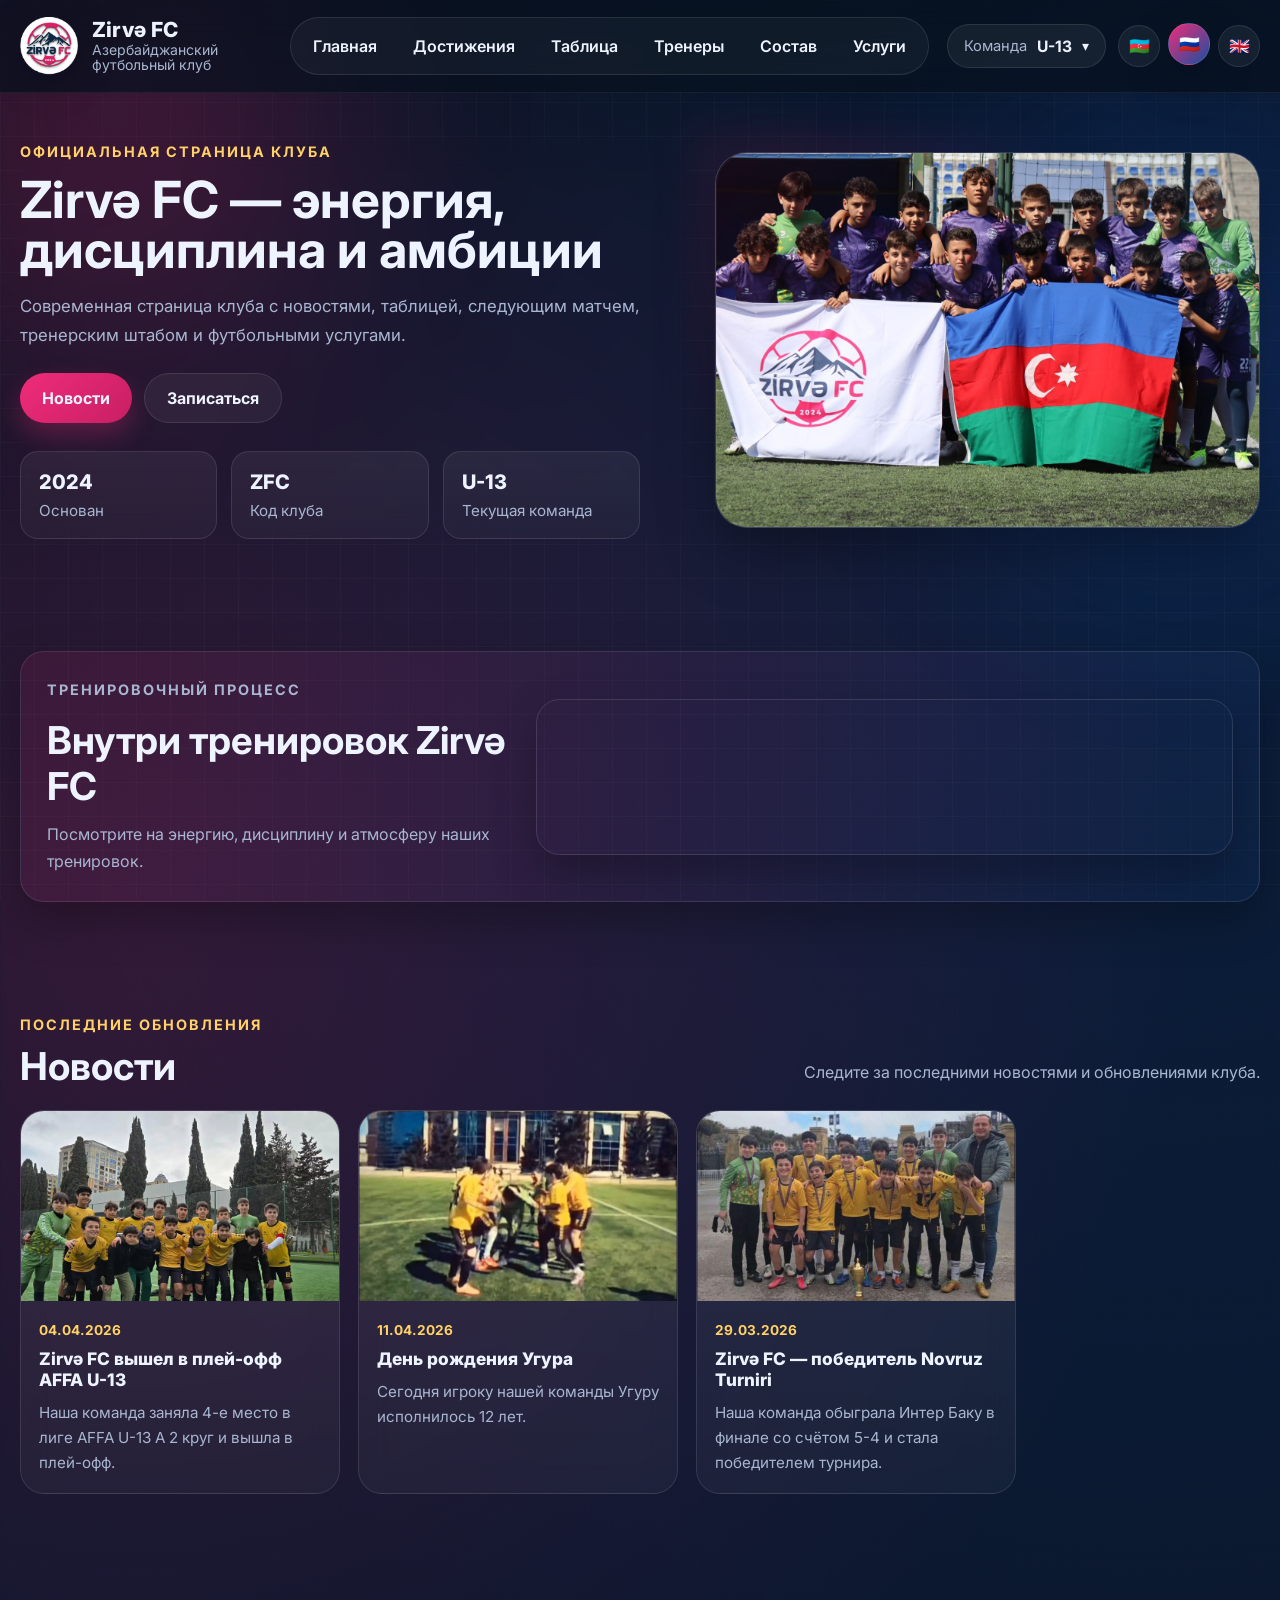
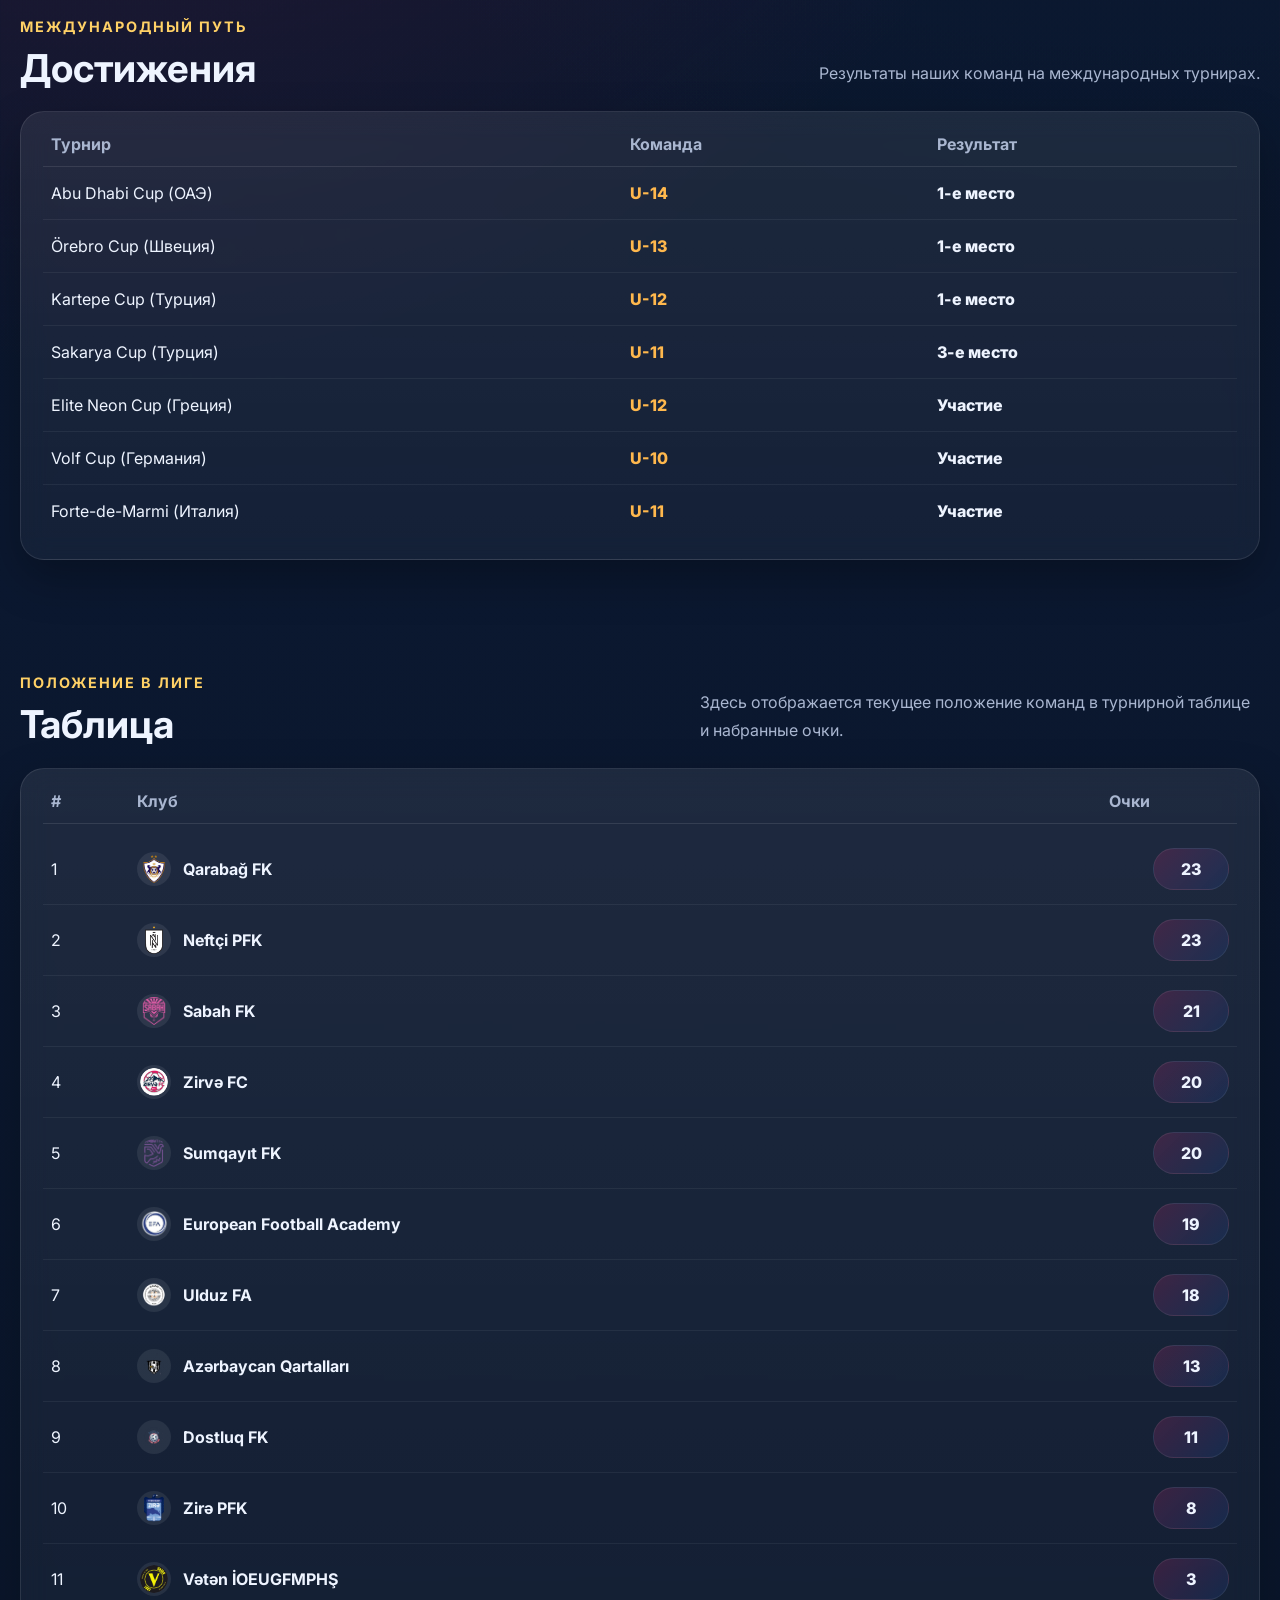
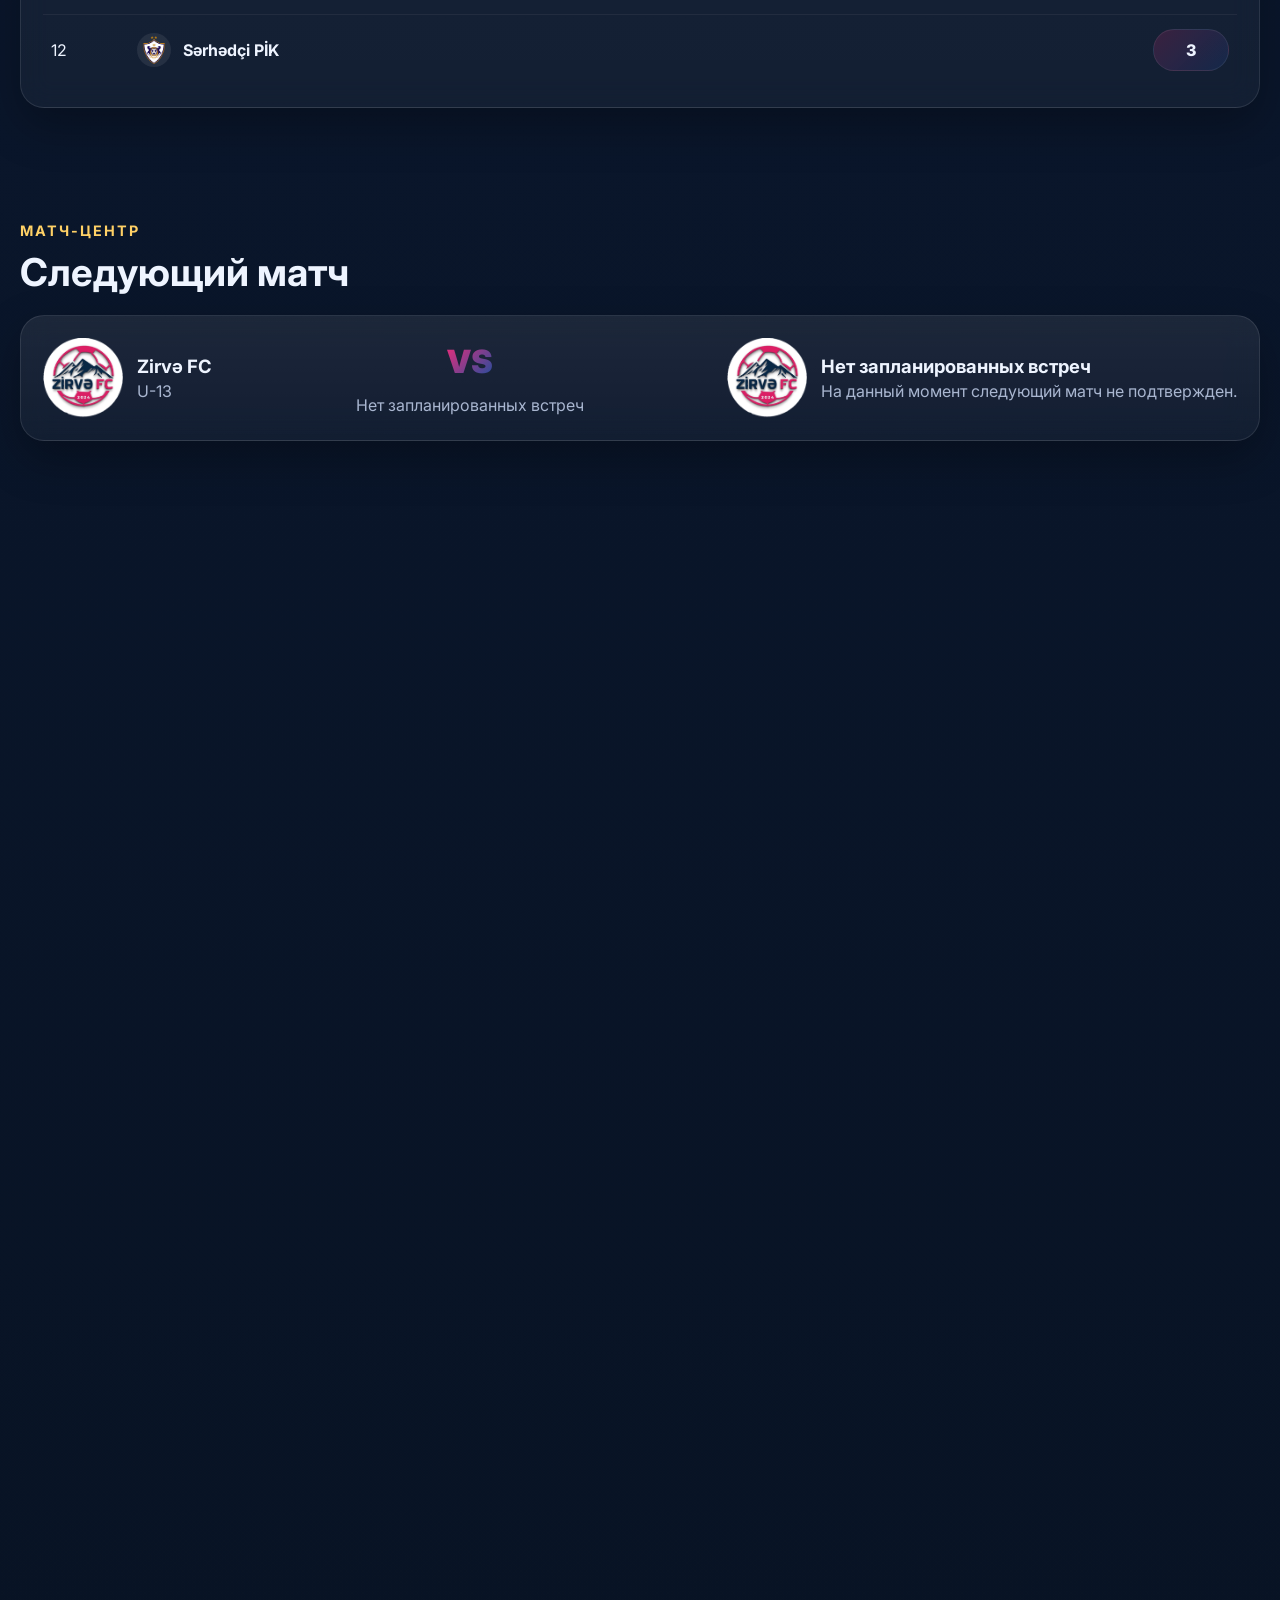
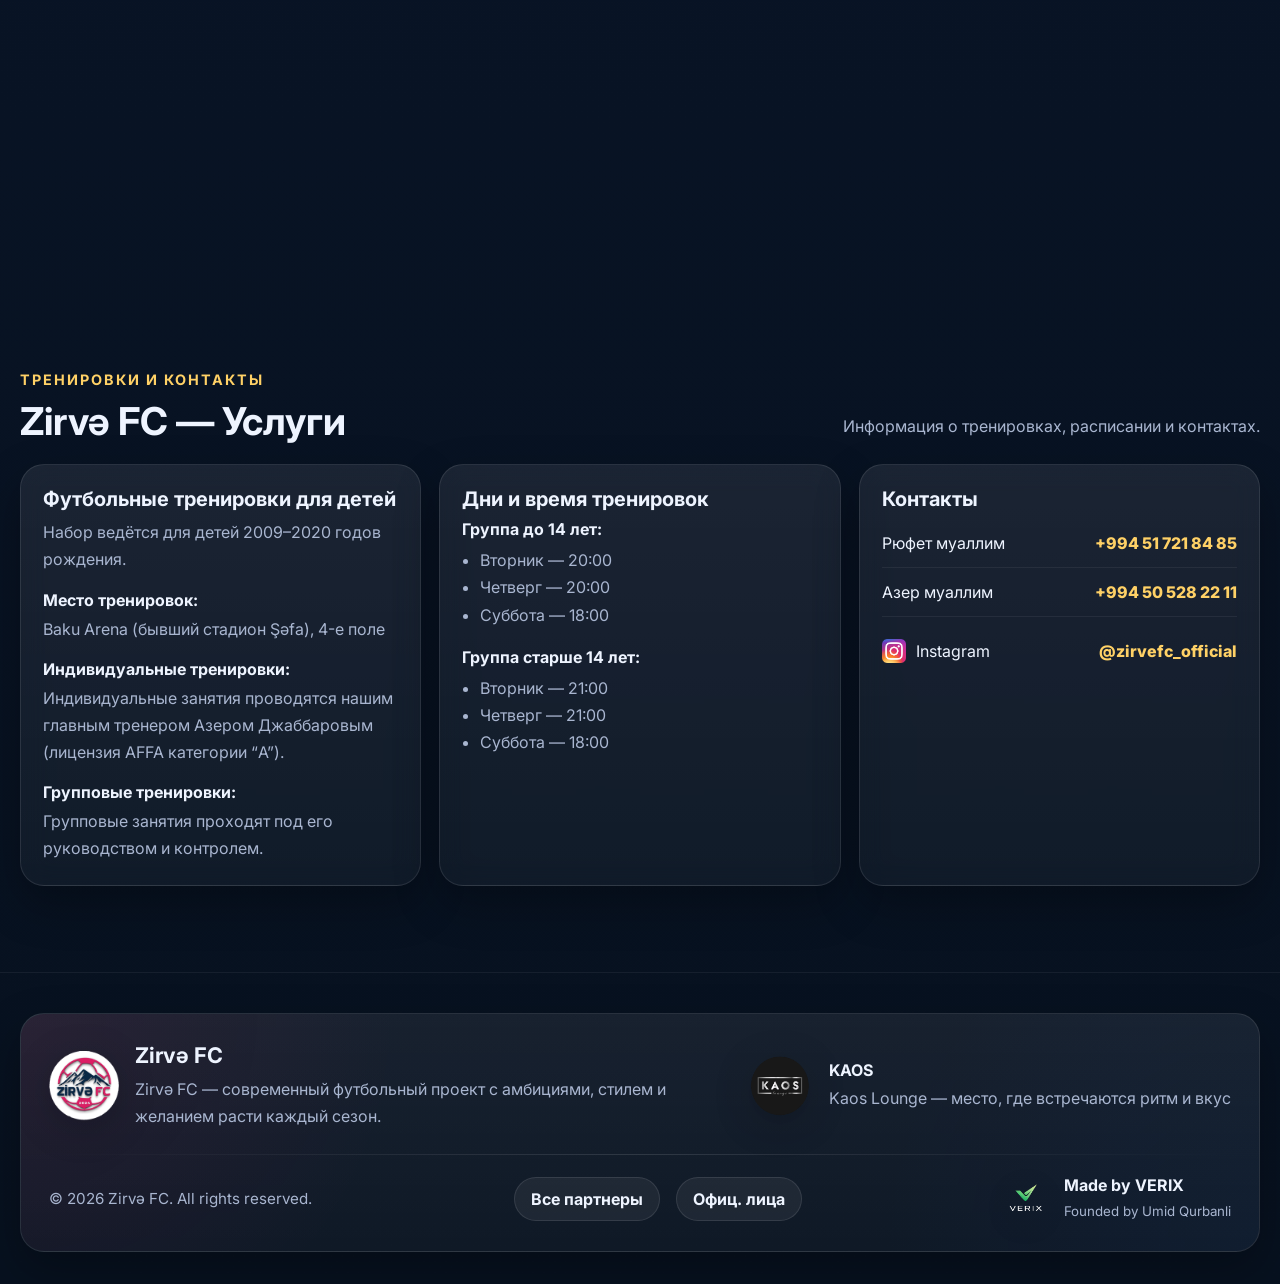
==== commit e7ce11b1: "Update index.html" ====
--- a/index.html
+++ b/index.html
@@ -144,9 +144,13 @@
           </div>
 
           <div class="training-video-frame">
-            <video controls muted poster="img/promo.png">
-              <source src="video/promoV.MOV" />
-            </video>
+            <iframe
+              src="https://youtube.com/shorts/sjyxMvduqKI?si=sa_IE58dZM0J0Qfm"
+              title="Training video"
+              frameborder="0"
+              allow="accelerometer; autoplay; clipboard-write; encrypted-media; gyroscope; picture-in-picture"
+              allowfullscreen>
+            </iframe>
           </div>
         </div>
       </div>
@@ -440,4 +444,4 @@
 
   <script src="js/main.js"></script>
 </body>
-</html>+</html>
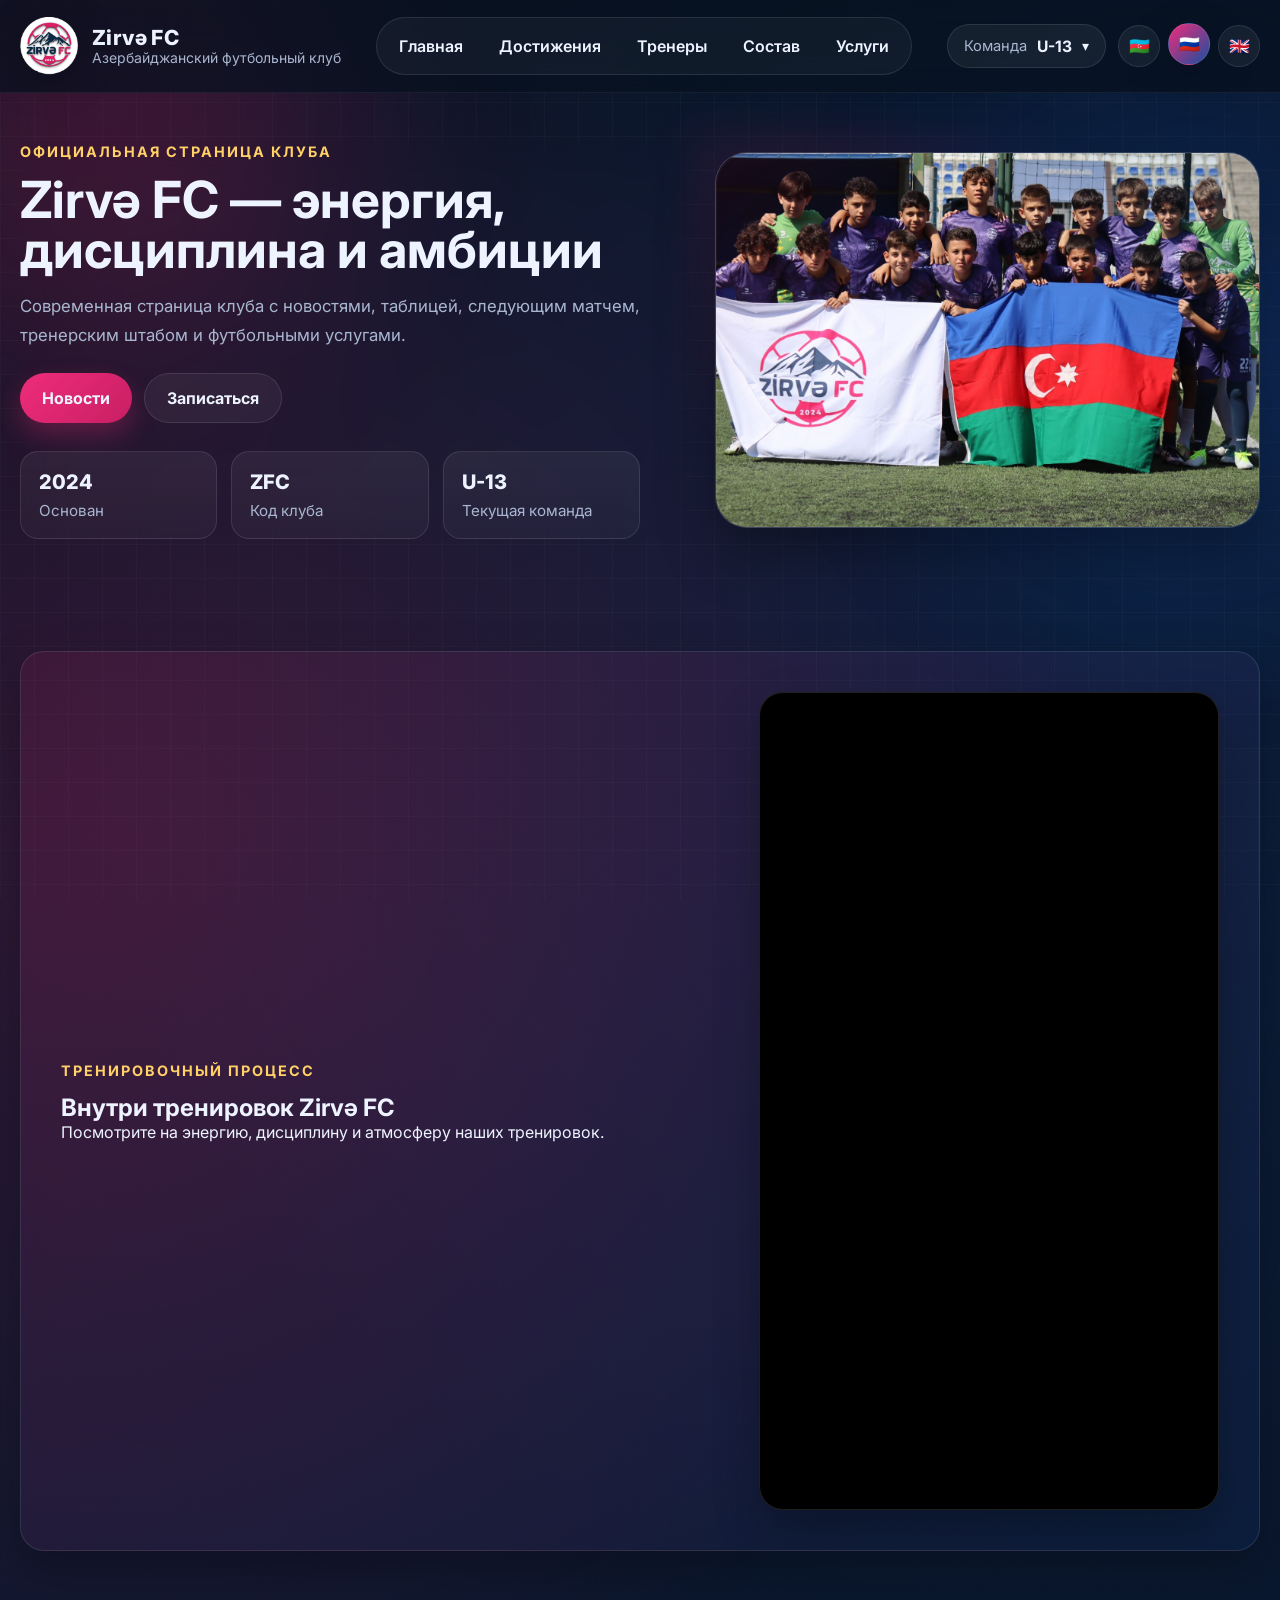
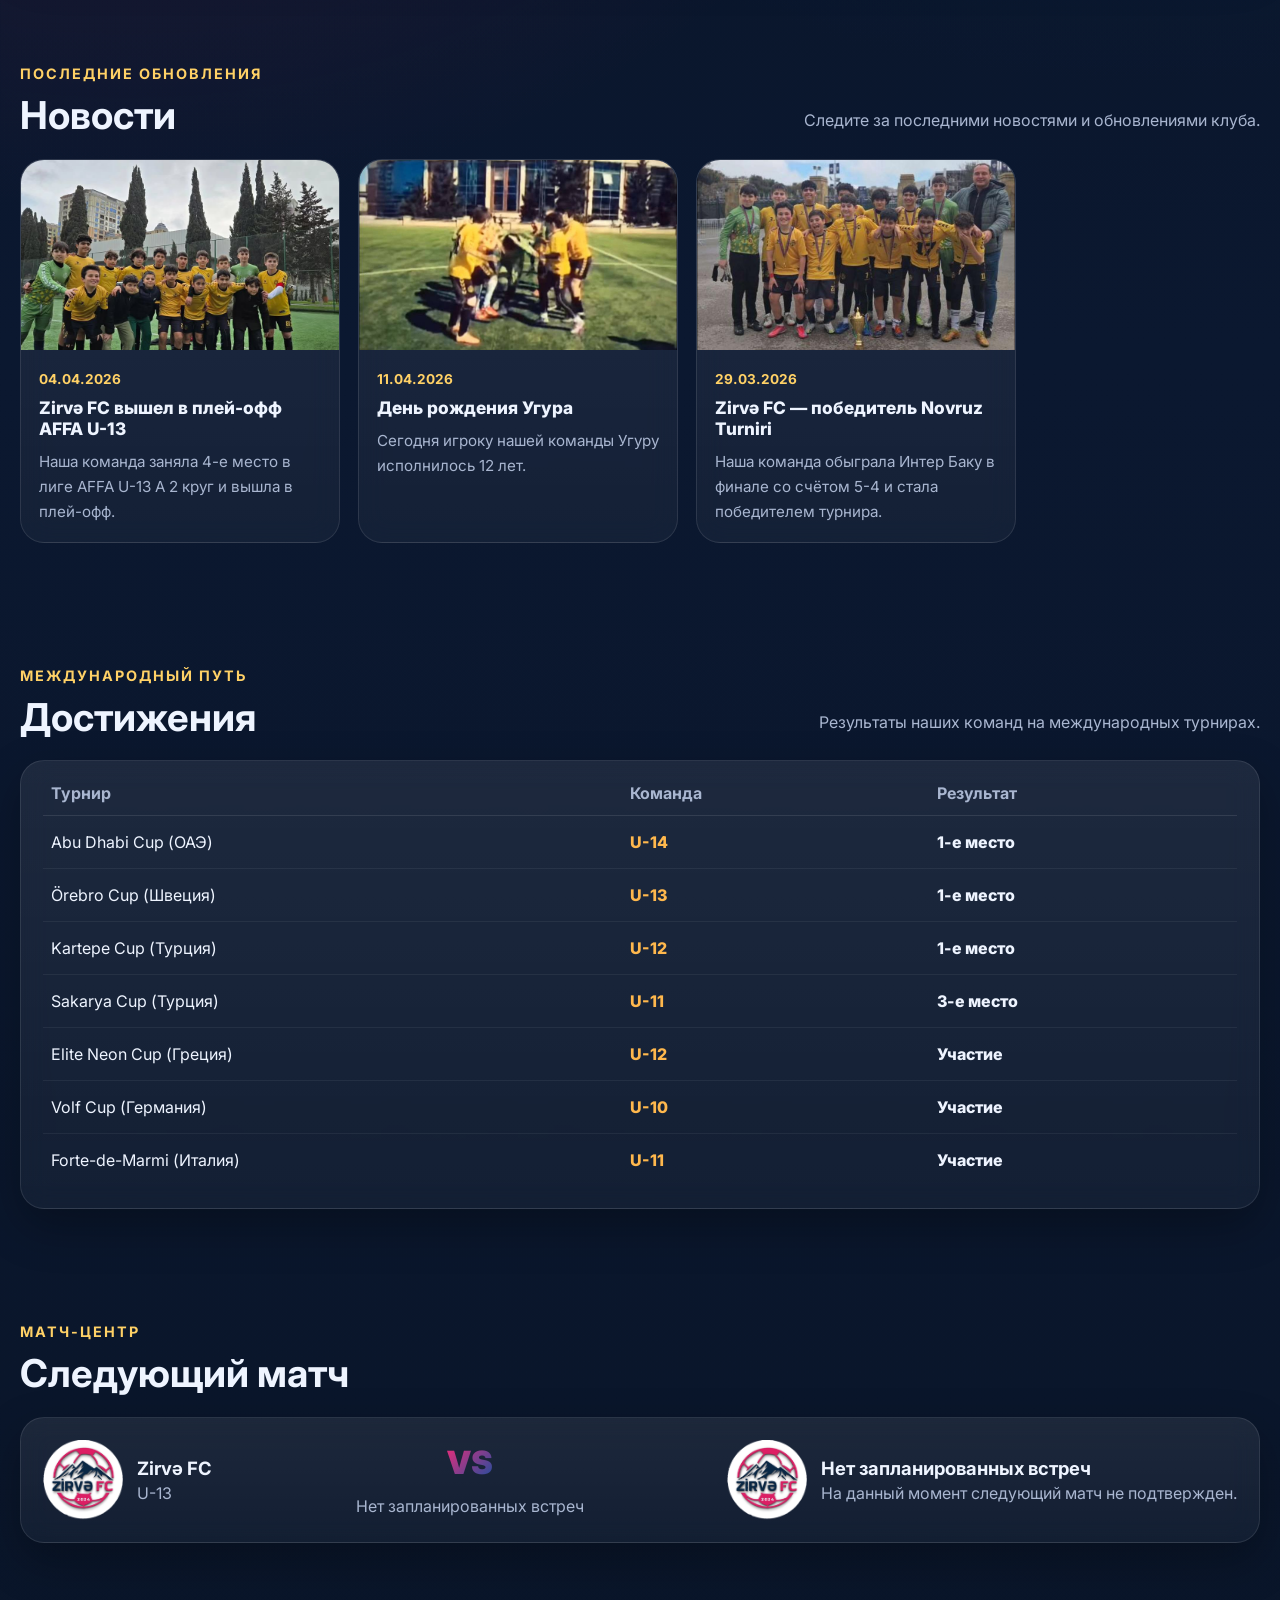
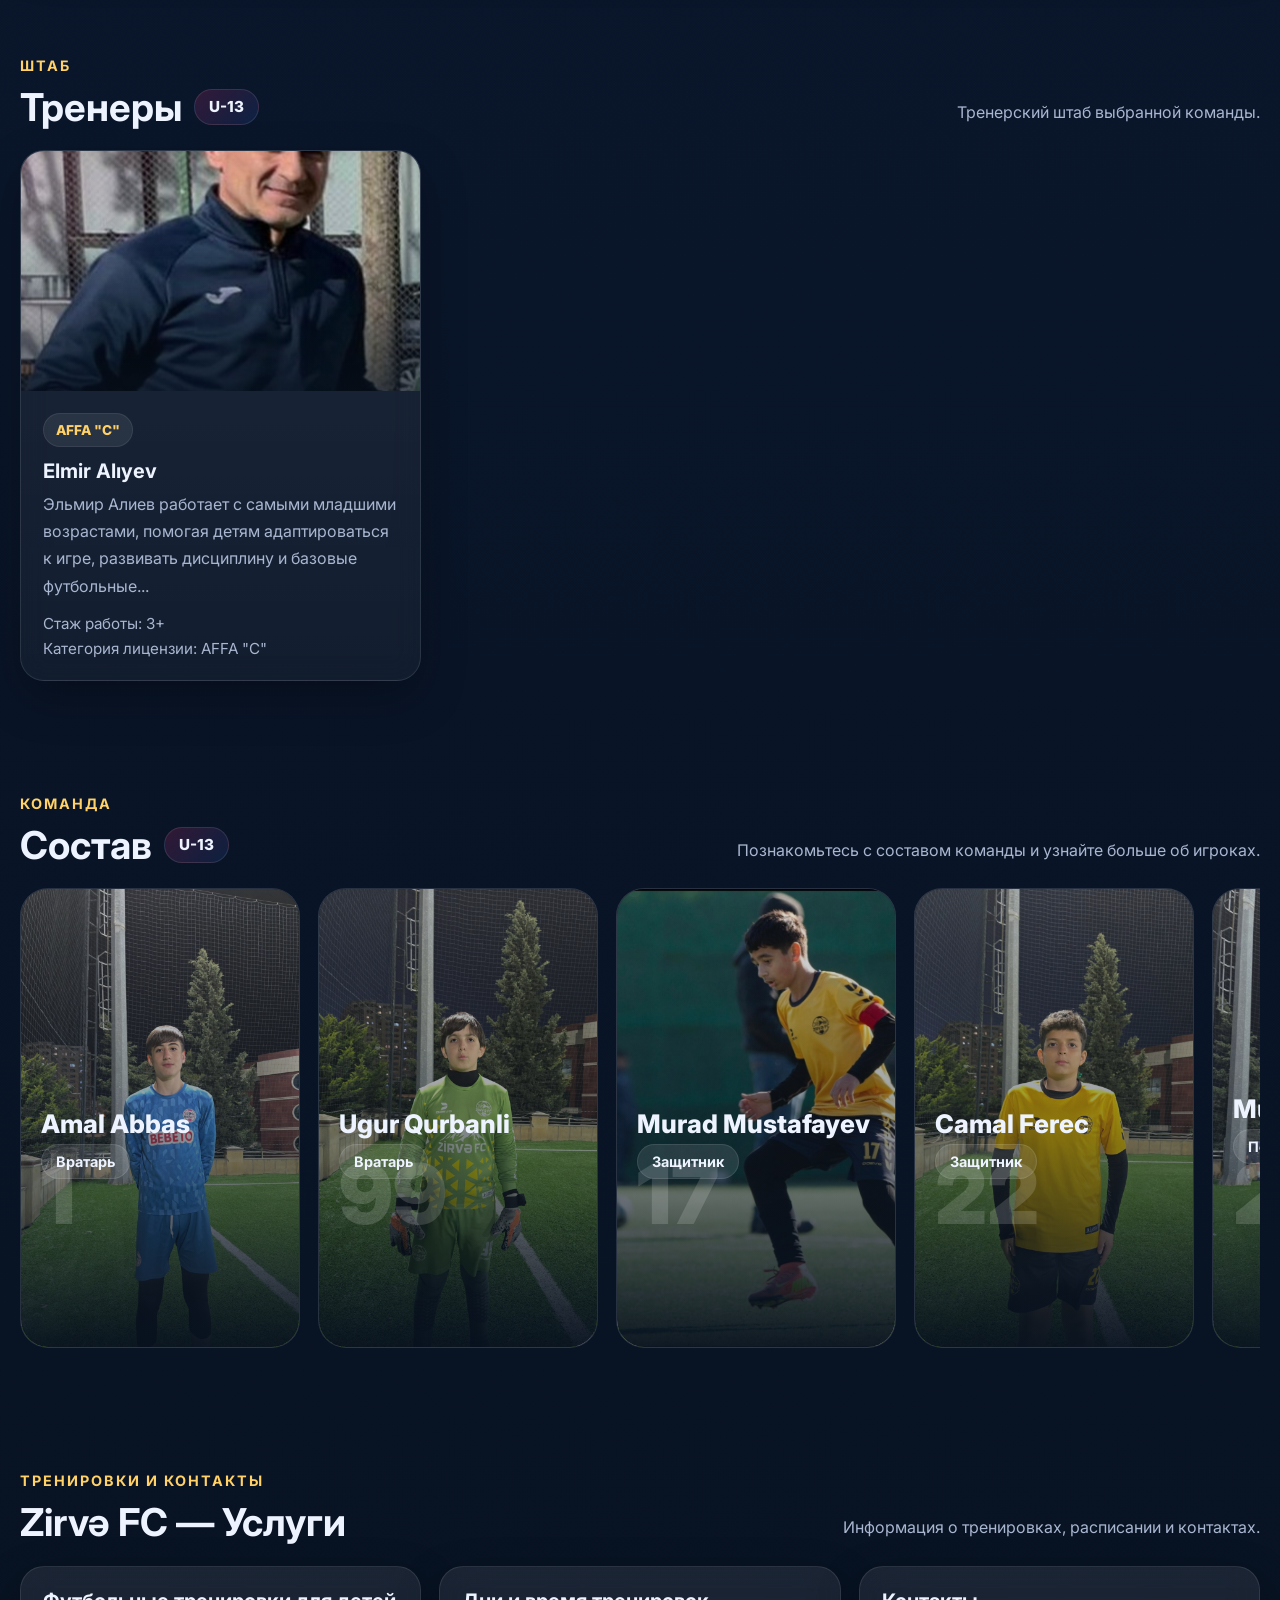
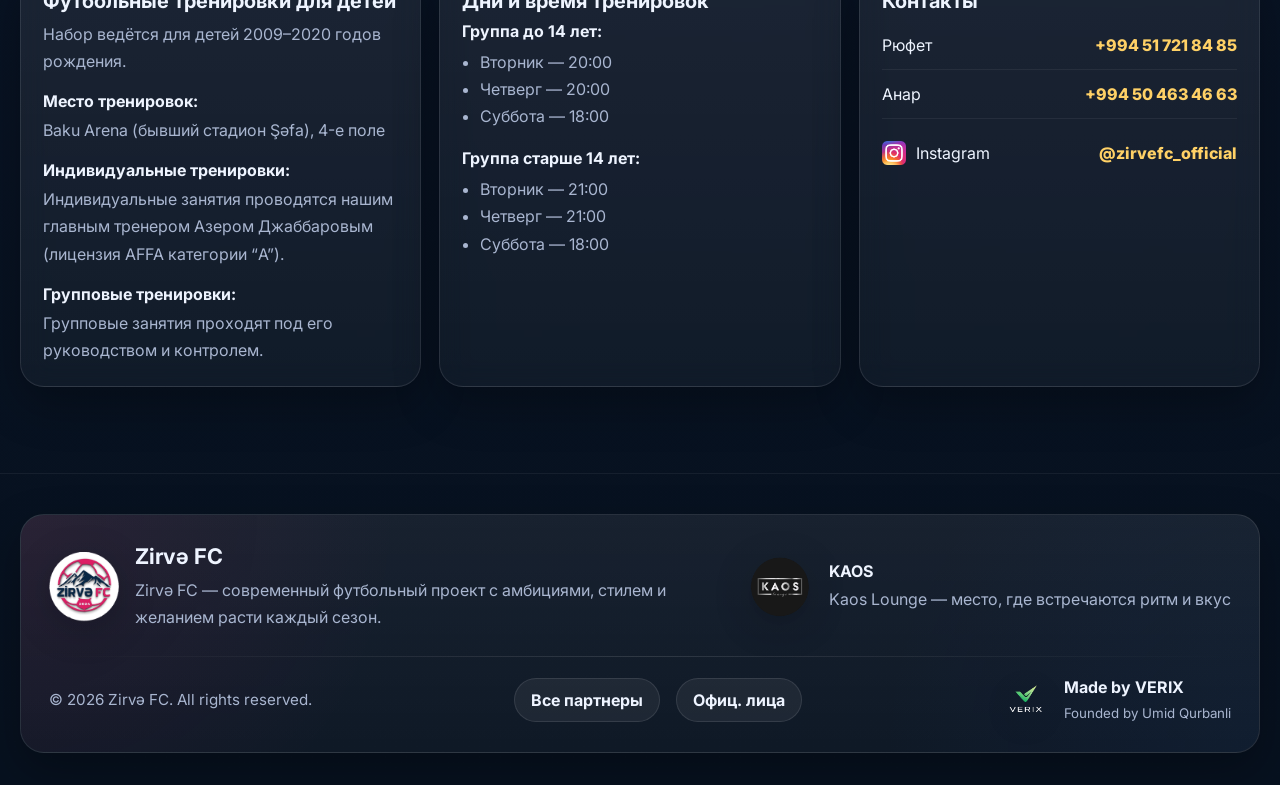
==== commit 197a6e5f: "Update index.html" ====
--- a/index.html
+++ b/index.html
@@ -145,10 +145,10 @@
 
           <div class="training-video-frame">
             <iframe
-              src="https://youtube.com/shorts/sjyxMvduqKI?si=sa_IE58dZM0J0Qfm"
+              src="https://www.youtube.com/embed/sjyxMvduqKI"
               title="Training video"
               frameborder="0"
-              allow="accelerometer; autoplay; clipboard-write; encrypted-media; gyroscope; picture-in-picture"
+              allow="accelerometer; autoplay; clipboard-write; encrypted-media; gyroscope; picture-in-picture; web-share"
               allowfullscreen>
             </iframe>
           </div>
@@ -338,13 +338,13 @@
             <h3 data-i18n="serviceContactTitle">Contact</h3>
 
             <div class="contact-line">
-              <span data-i18n="contactRufet">Rüfət müəllim</span>
+              <span data-i18n="contactRufet">Rüfət</span>
               <a href="https://wa.me/994517218485" target="_blank">+994 51 721 84 85</a>
             </div>
 
             <div class="contact-line">
-              <span data-i18n="contactAzer">Azər müəllim</span>
-              <a href="https://wa.me/994505282211" target="_blank">+994 50 528 22 11</a>
+              <span data-i18n="contactAzer">Anar</span>
+              <a href="https://wa.me/994505282211" target="_blank">+994 50 463 46 63</a>
             </div>
 
             <div class="contact-line insta-line">
--- a/css/main.css
+++ b/css/main.css
@@ -1477,10 +1477,10 @@
 
 .training-video-card {
   display: grid;
-  grid-template-columns: 0.8fr 1.2fr;
-  gap: 24px;
-  align-items: center;
-  padding: 26px;
+  grid-template-columns: minmax(0, 1fr) minmax(320px, 460px);
+  gap: 40px;
+  align-items: center;
+  padding: 40px;
   border-radius: var(--radius);
   background: linear-gradient(135deg, rgba(239,44,122,0.1), rgba(25,79,159,0.12));
   border: 1px solid rgba(255,255,255,0.1);
@@ -1488,33 +1488,33 @@
   overflow: hidden;
 }
 
-.training-video-content h2 {
-  font-size: clamp(1.8rem, 3vw, 3rem);
-  margin-bottom: 12px;
-}
-
-.training-video-content p {
-  color: var(--muted);
-  line-height: 1.7;
-}
-
 .training-video-frame {
+  width: 100%;
+  max-width: 460px;
+  justify-self: end;
+  aspect-ratio: 9 / 16;
   border-radius: 24px;
   overflow: hidden;
   border: 1px solid rgba(255,255,255,0.12);
   box-shadow: 0 20px 45px rgba(0,0,0,0.28);
-}
-
-.training-video-frame video {
+  background: #000;
+}
+
+.training-video-frame iframe {
   width: 100%;
+  height: 100%;
   display: block;
-  aspect-ratio: 16 / 9;
-  object-fit: cover;
-  background: #000;
+  border: 0;
 }
 
 @media (max-width: 900px) {
   .training-video-card {
     grid-template-columns: 1fr;
-  }
-}+    padding: 28px;
+  }
+
+  .training-video-frame {
+    justify-self: center;
+    max-width: 420px;
+  }
+}
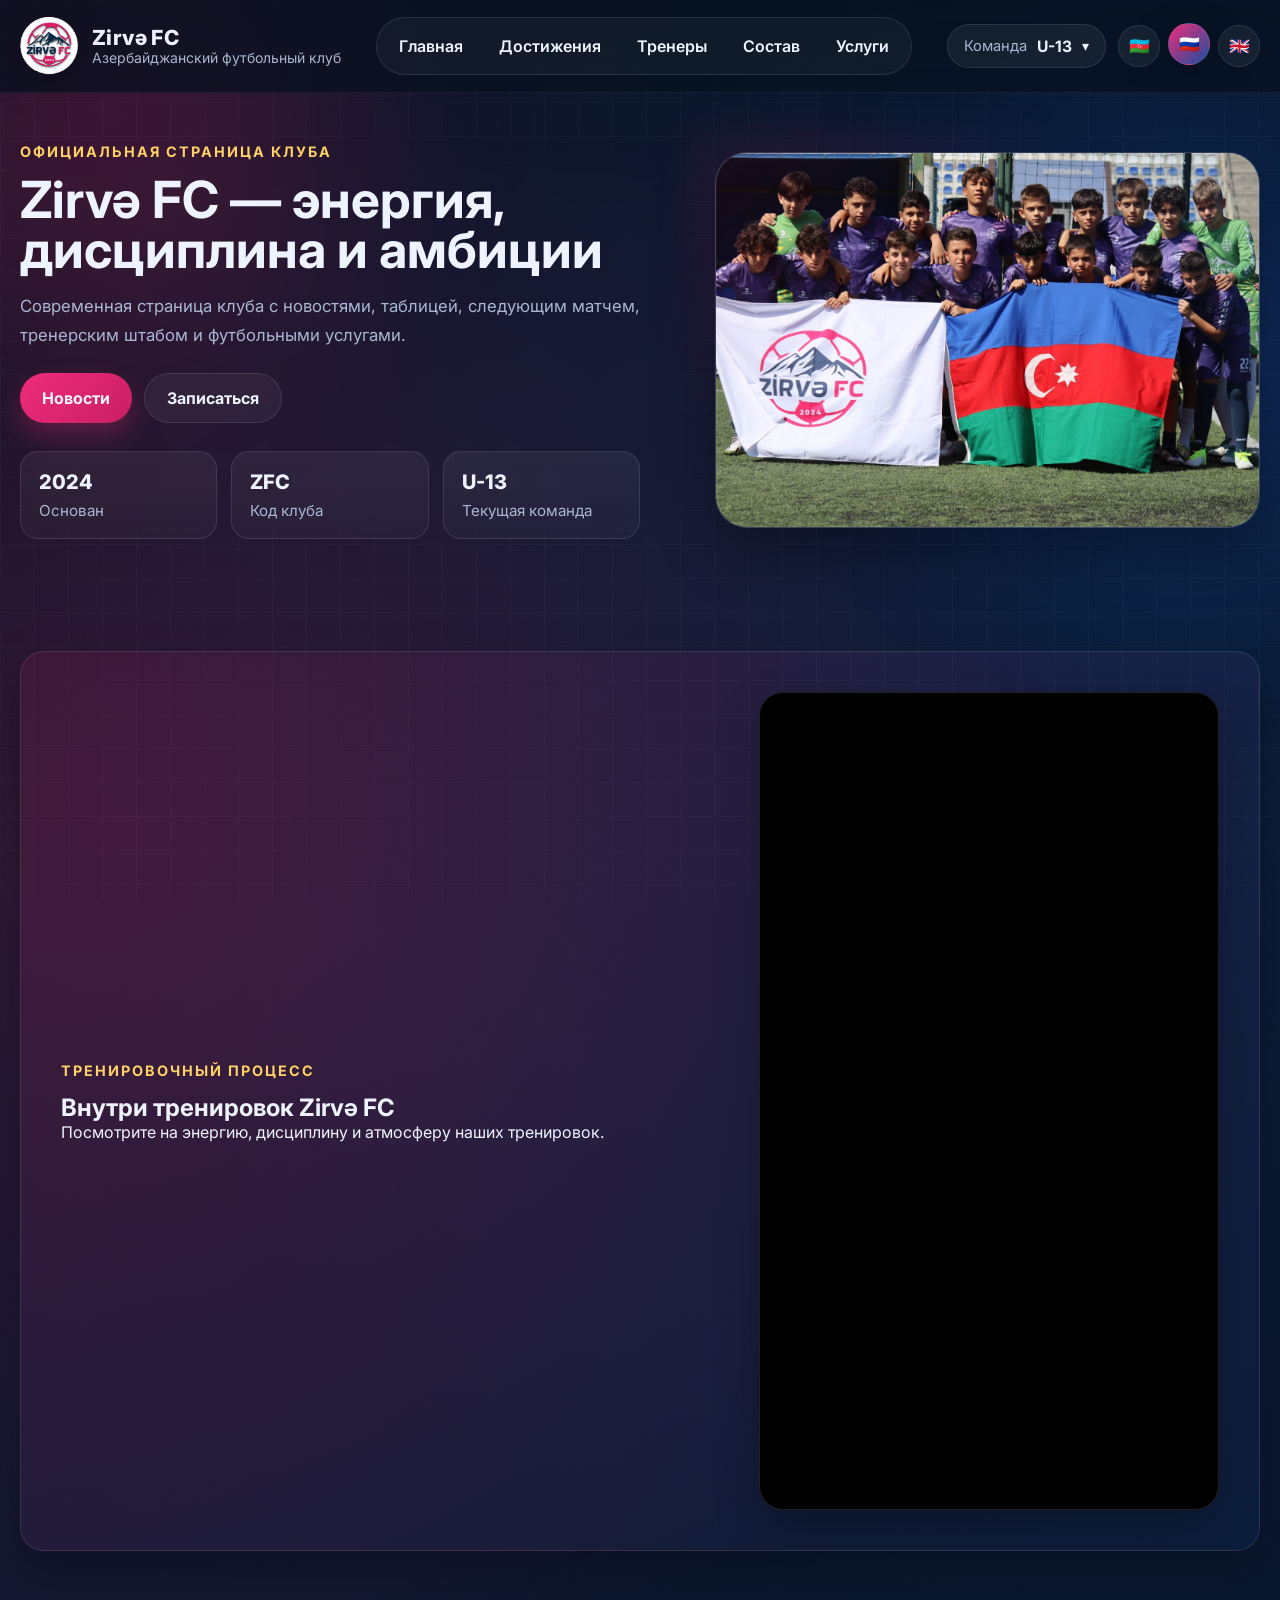
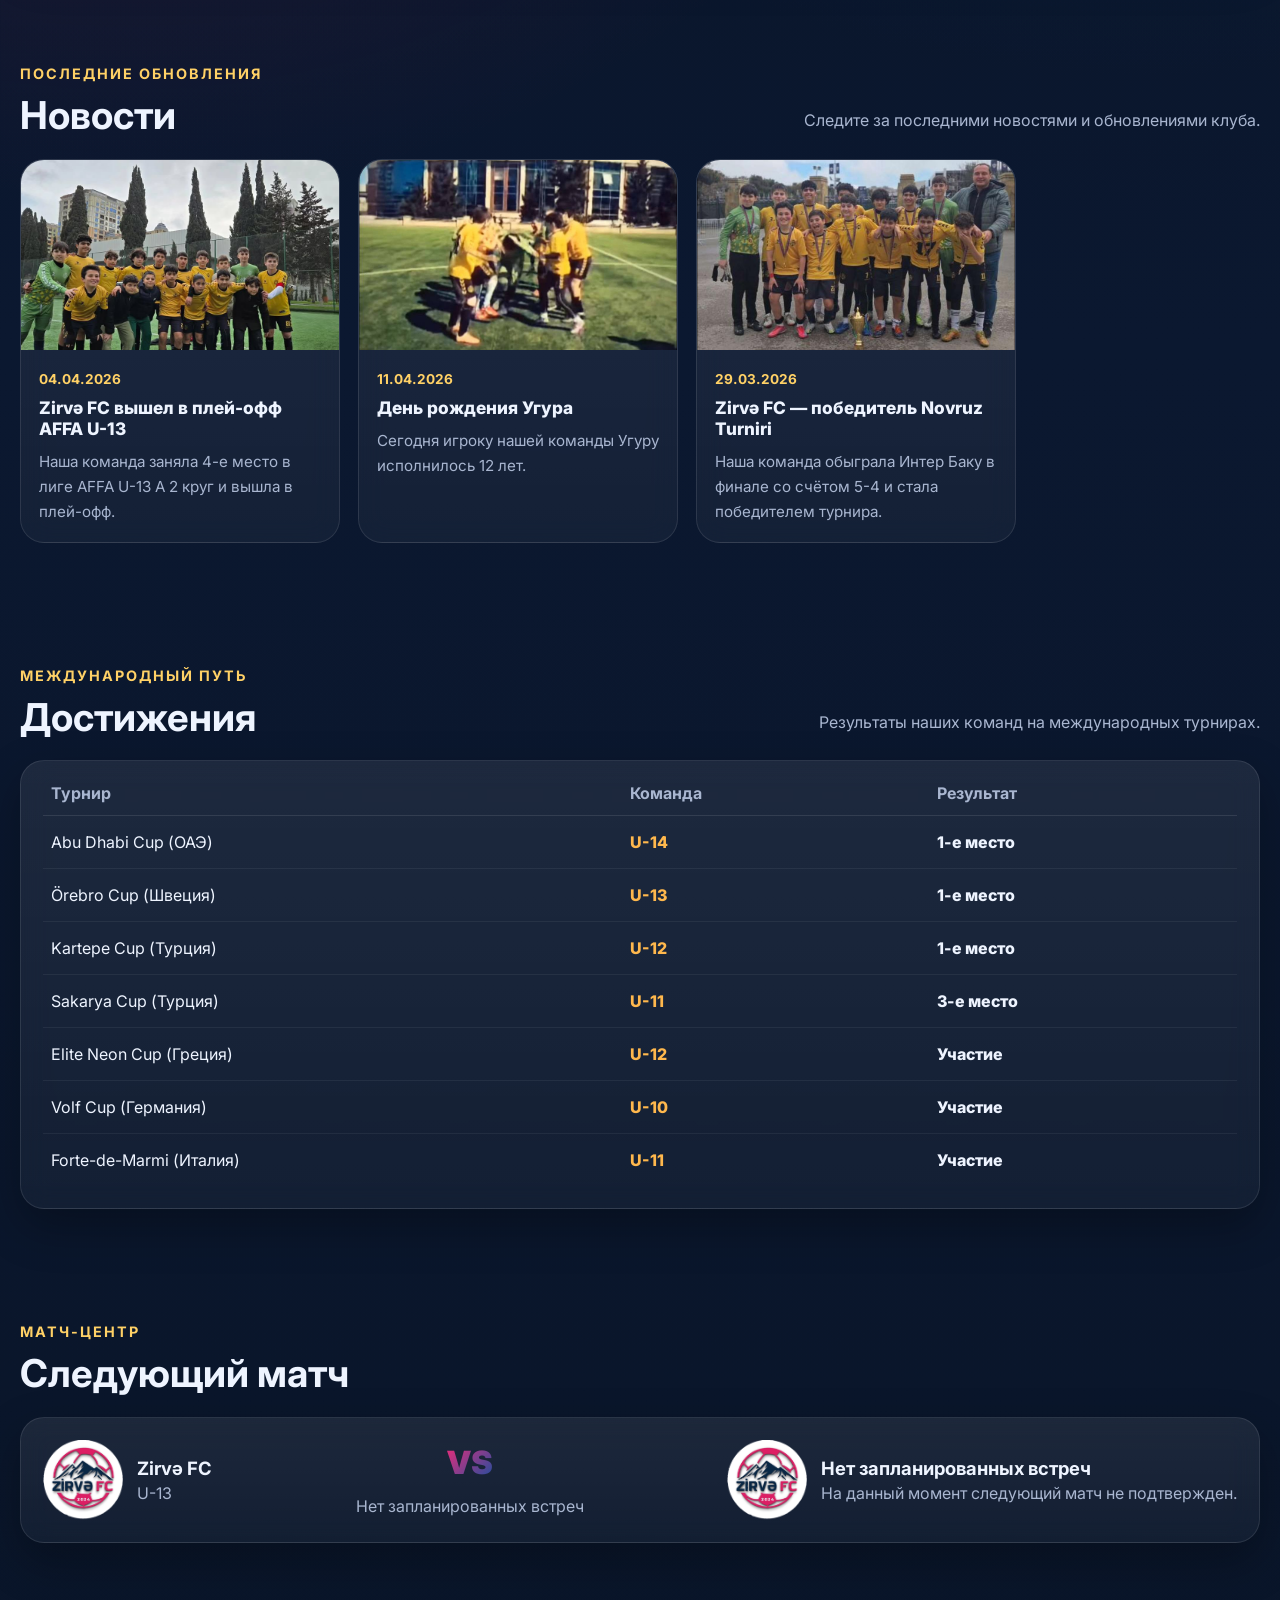
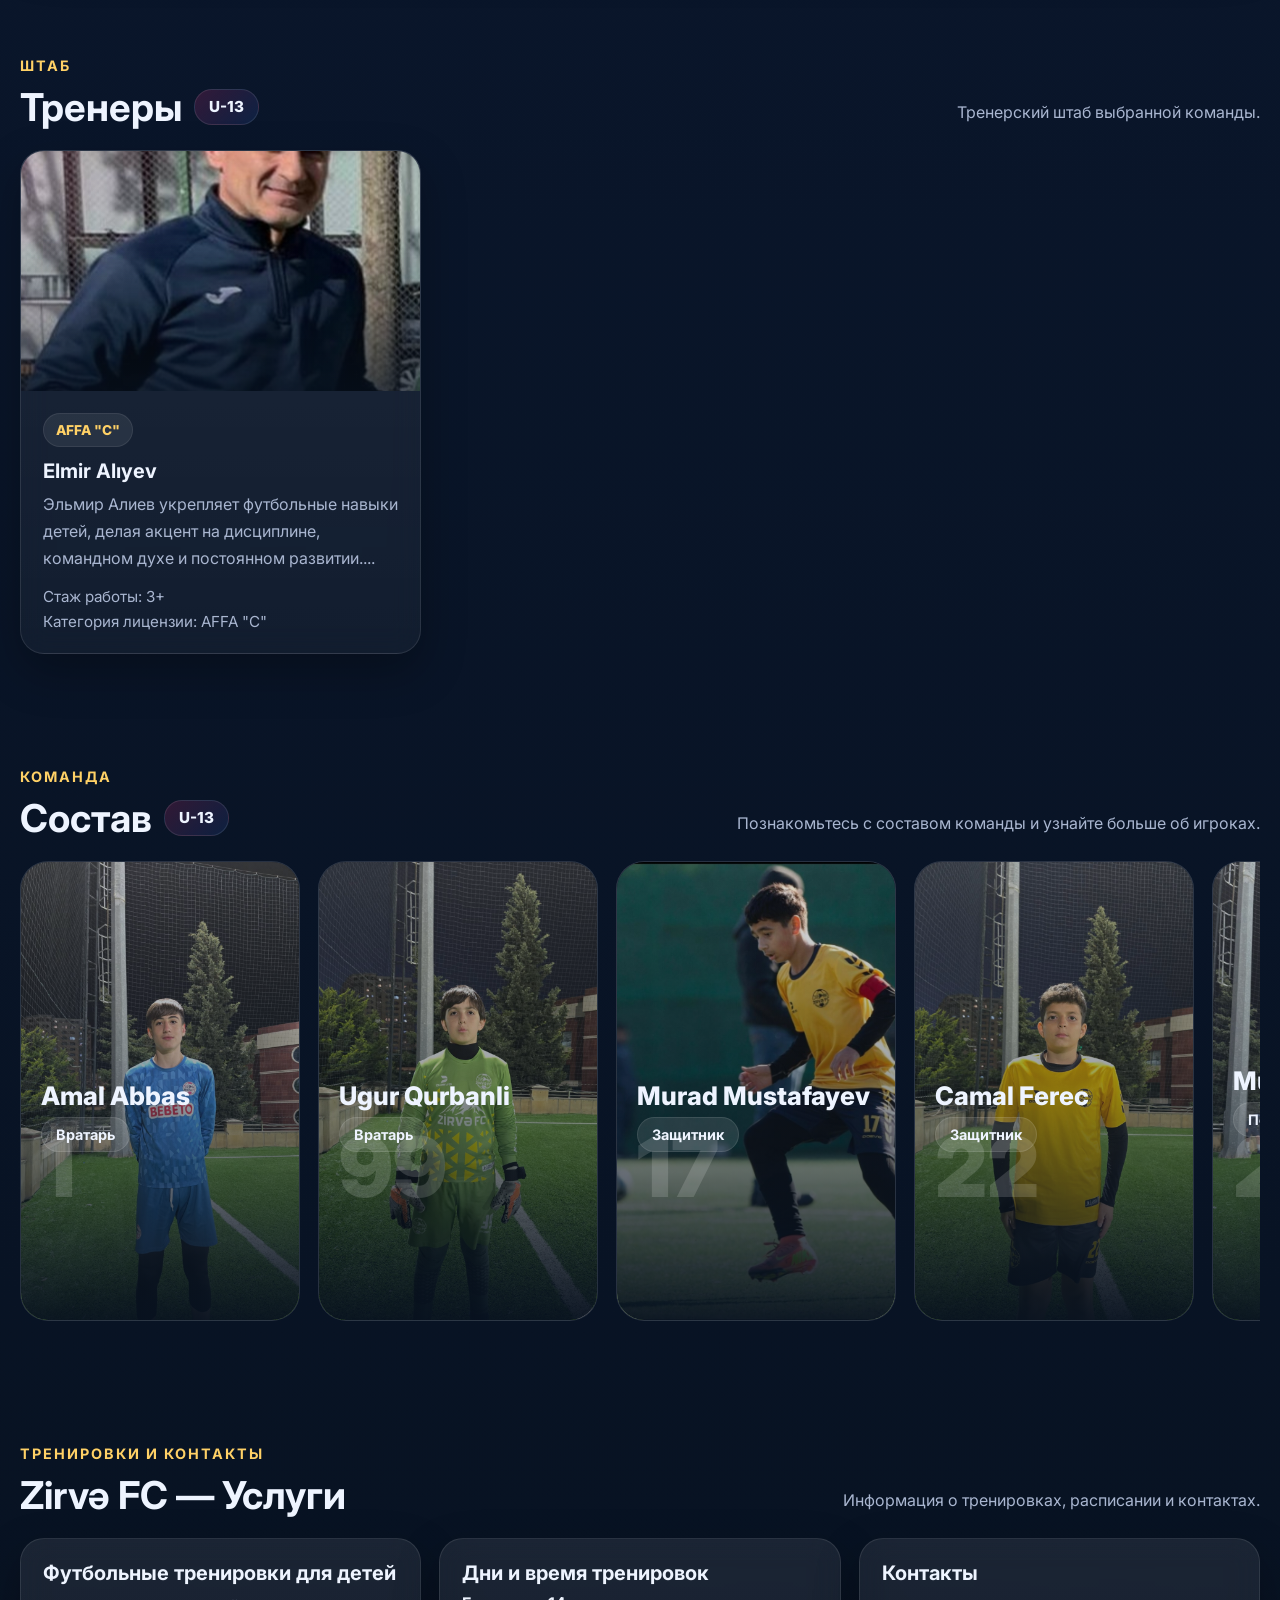
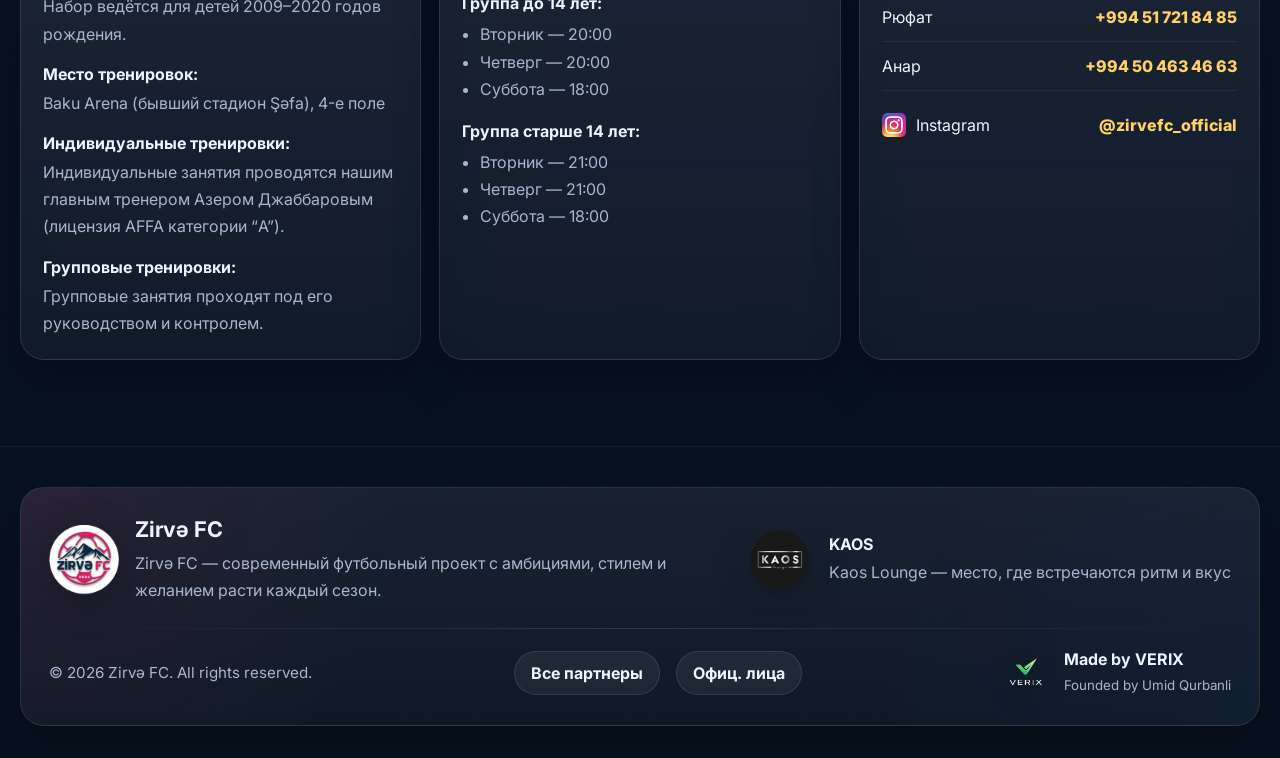
==== commit d439a063: "Update index.html" ====
--- a/index.html
+++ b/index.html
@@ -344,7 +344,7 @@
 
             <div class="contact-line">
               <span data-i18n="contactAzer">Anar</span>
-              <a href="https://wa.me/994505282211" target="_blank">+994 50 463 46 63</a>
+              <a href="https://wa.me/994504634663" target="_blank">+994 50 463 46 63</a>
             </div>
 
             <div class="contact-line insta-line">
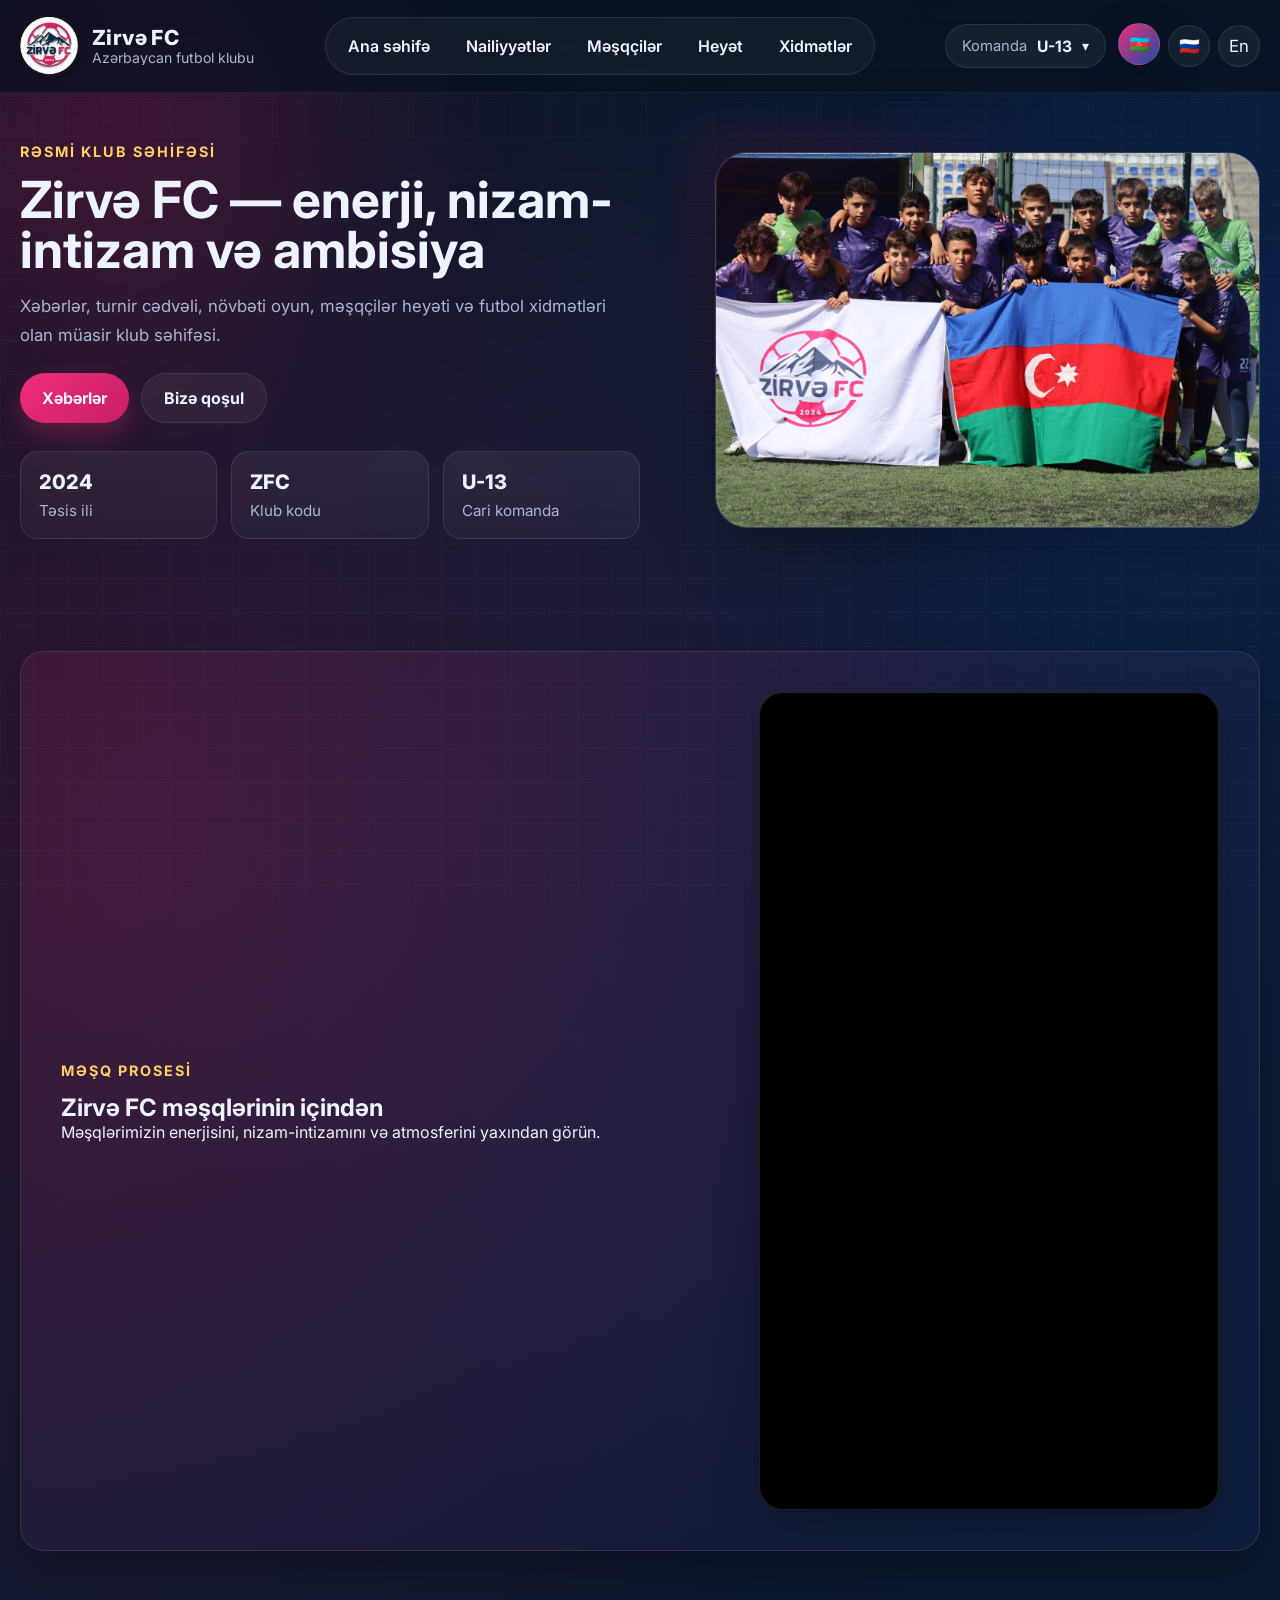
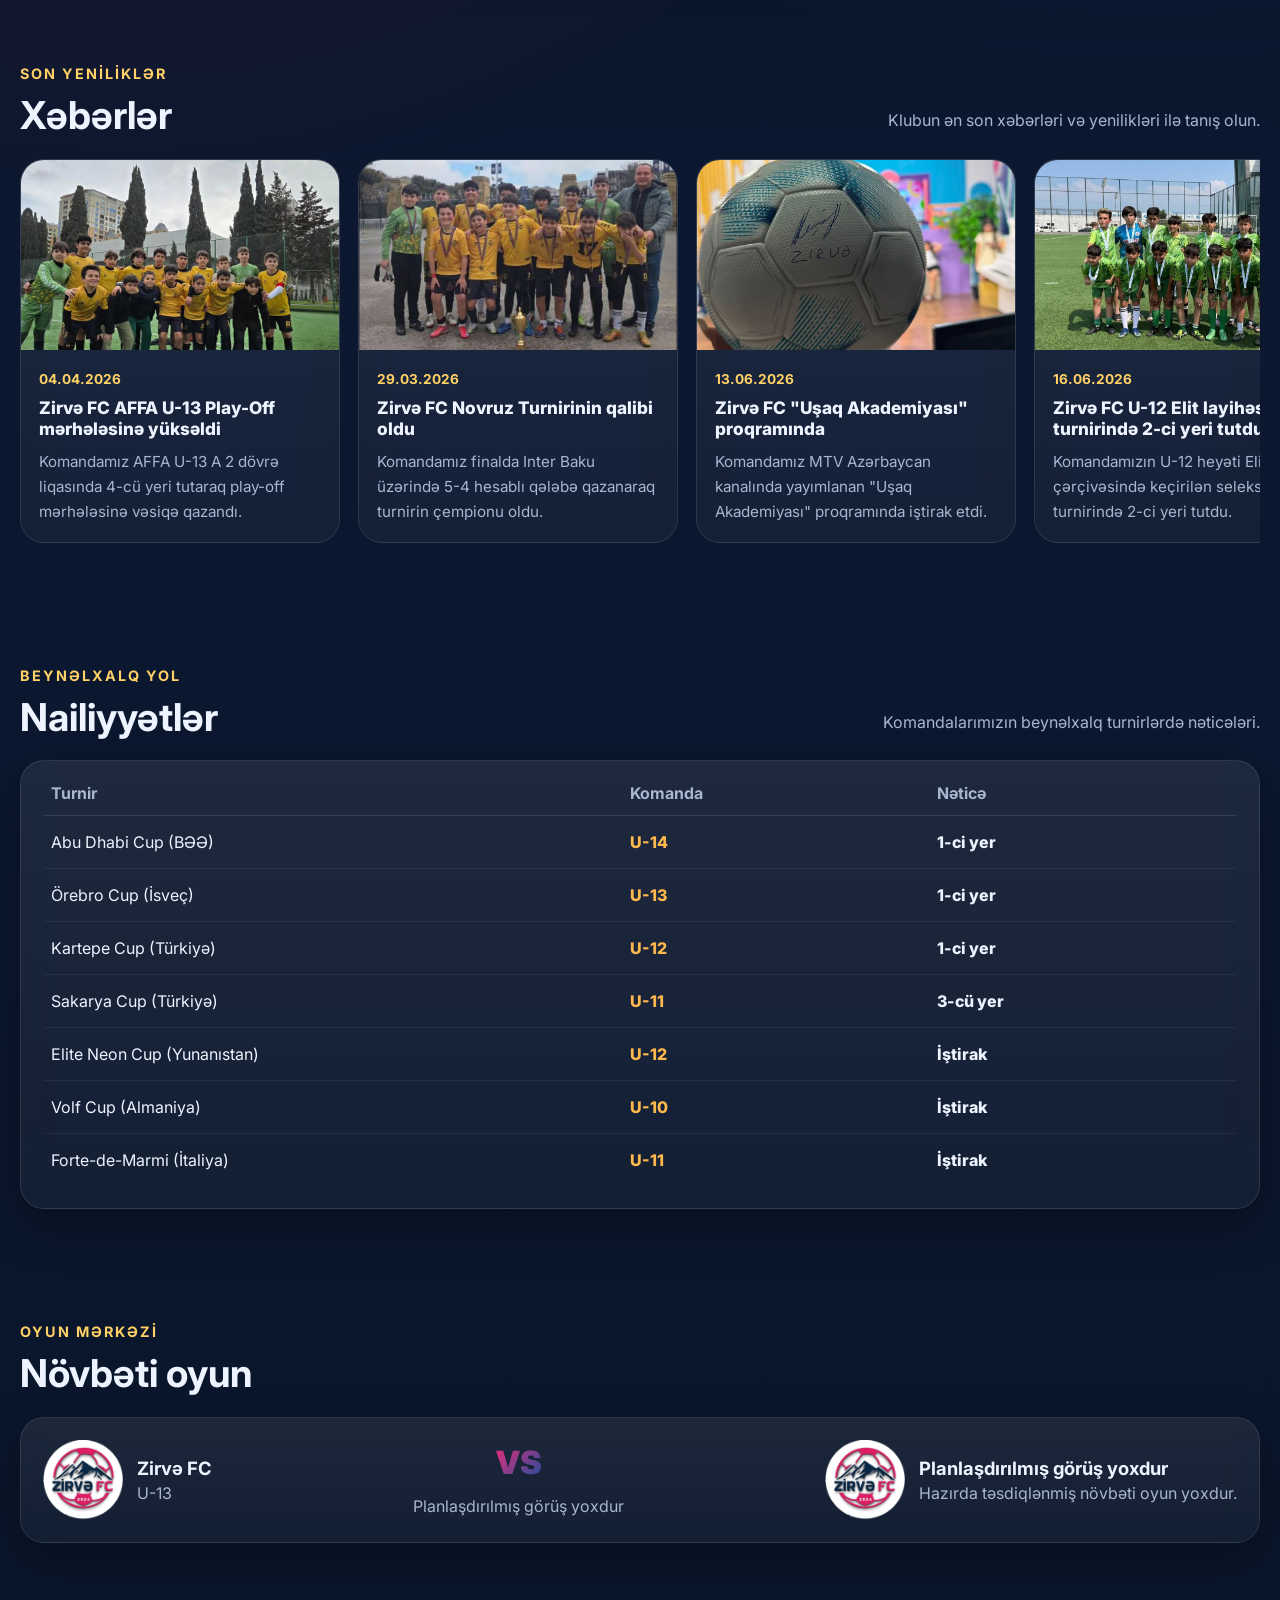
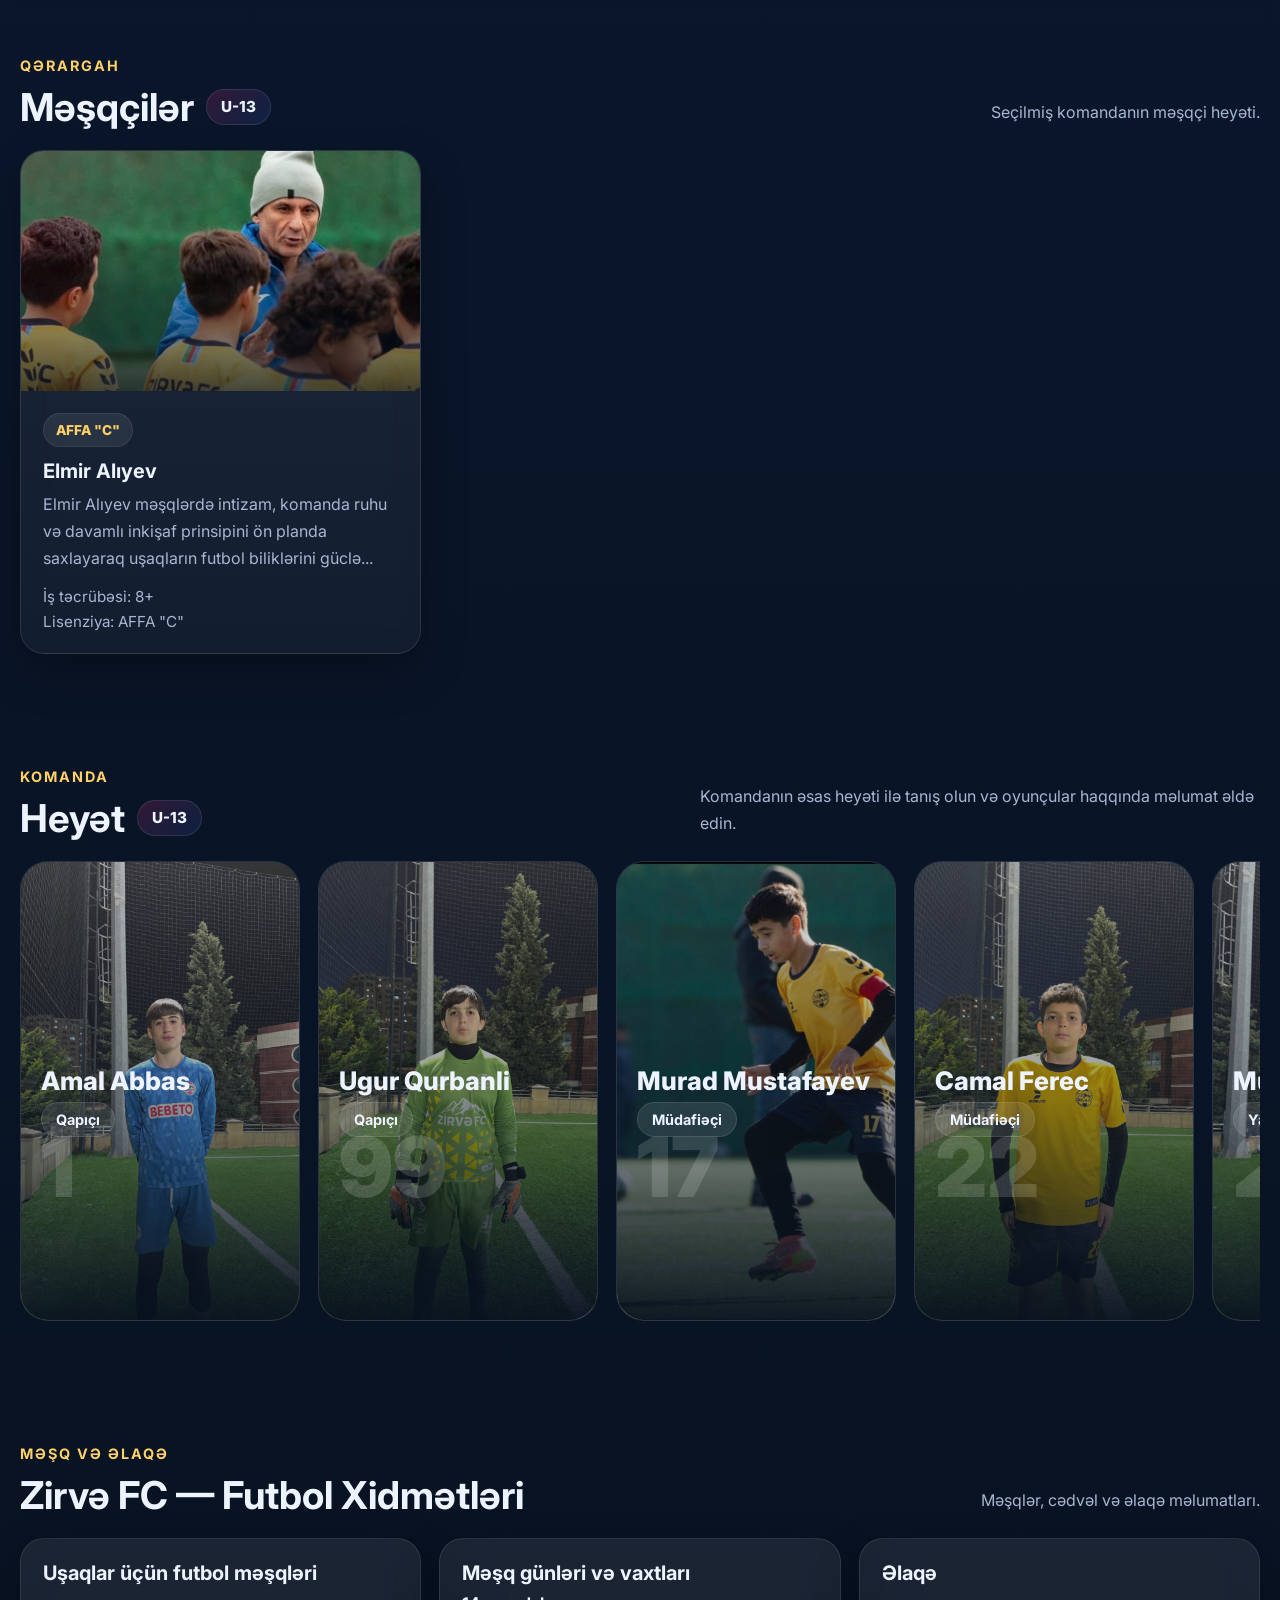
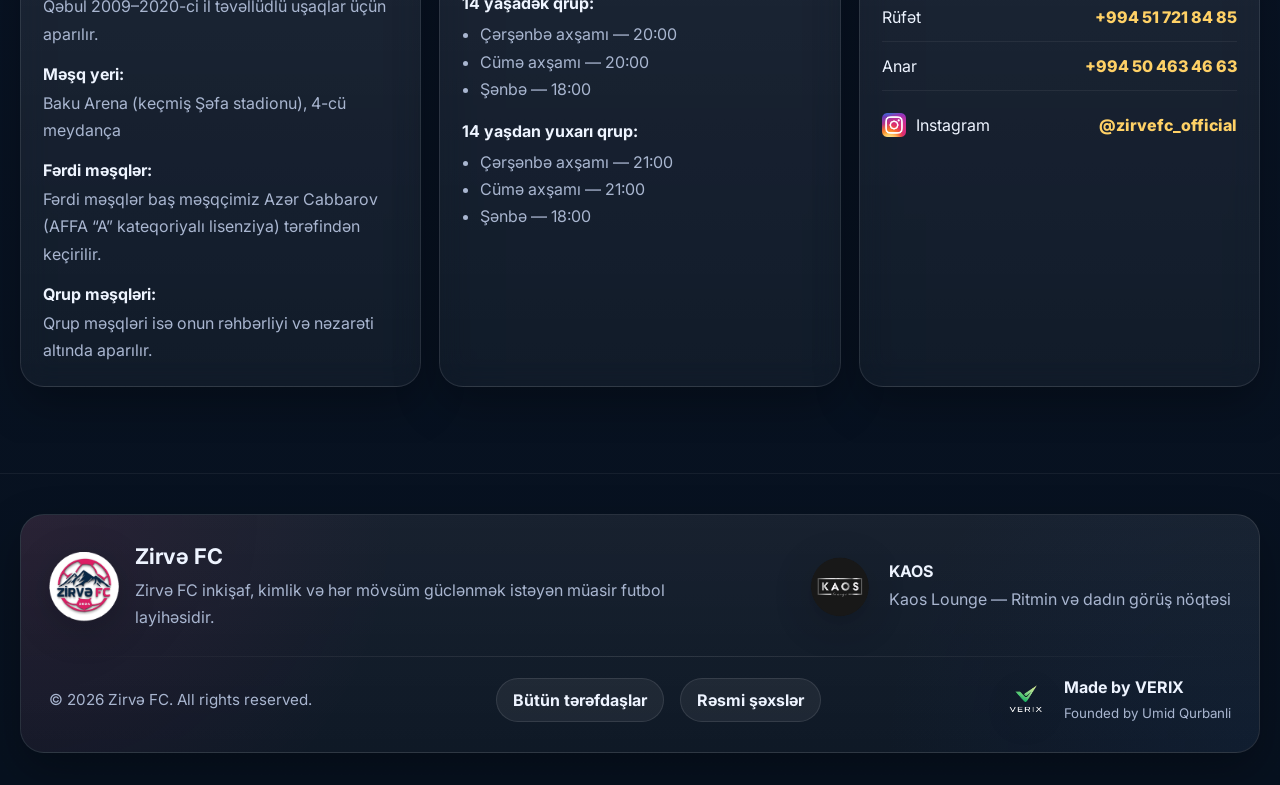
==== commit 1d51251a: "Update index.html" ====
--- a/index.html
+++ b/index.html
@@ -61,7 +61,7 @@
         <div class="lang-switcher">
           <button class="lang-btn" data-lang="az" title="Azərbaycan">🇦🇿</button>
           <button class="lang-btn active" data-lang="ru" title="Русский">🇷🇺</button>
-          <button class="lang-btn" data-lang="en" title="English">🇬🇧</button>
+          <button class="lang-btn" data-lang="en" title="English">En</button>
         </div>
 
         <button class="burger" id="burgerBtn" aria-label="Menu">
--- a/css/main.css
+++ b/css/main.css
@@ -29,6 +29,8 @@
 
 html {
   scroll-behavior: smooth;
+  overflow-x: hidden;
+  width: 100%;
 }
 
 body {
@@ -39,7 +41,10 @@
     radial-gradient(circle at 90% 10%, rgba(25, 79, 159, 0.2), transparent 22%),
     linear-gradient(180deg, #07111f 0%, #0b1830 35%, #07111f 100%);
   min-height: 100vh;
+  width: 100%;
+  max-width: 100vw;
   overflow-x: hidden;
+  position: relative;
 }
 
 body::before {
@@ -63,6 +68,7 @@
   opacity: 0.22;
   z-index: -1;
   pointer-events: none;
+  contain: strict;
 }
 
 .bg-blur-1 {
@@ -95,13 +101,20 @@
   cursor: pointer;
 }
 
+main {
+  max-width: 100%;
+  overflow-x: hidden;
+}
+
 .container {
   width: min(100% - 32px, var(--container));
   margin-inline: auto;
+  max-width: 100%;
 }
 
 .section {
   padding: 56px 0;
+  max-width: 100%;
 }
 
 .site-header {
@@ -139,6 +152,7 @@
   display: flex;
   flex-direction: column;
   line-height: 1.1;
+  min-width: 0;
 }
 
 .brand-title {
@@ -150,6 +164,9 @@
 .brand-subtitle {
   color: var(--muted);
   font-size: 0.88rem;
+  white-space: nowrap;
+  overflow: hidden;
+  text-overflow: ellipsis;
 }
 
 .main-nav {
@@ -171,7 +188,9 @@
 }
 
 .main-nav a:hover,
-.mobile-menu a:hover {
+.mobile-menu a:hover,
+.main-nav a:focus-visible,
+.mobile-menu a:focus-visible {
   background: rgba(255, 255, 255, 0.08);
   color: #fff;
 }
@@ -236,6 +255,8 @@
   display: none;
   flex-direction: column;
   gap: 6px;
+  max-height: 70vh;
+  overflow-y: auto;
 }
 
 .team-switcher.open .team-switch-menu {
@@ -252,7 +273,8 @@
 }
 
 .team-option:hover,
-.team-option.active {
+.team-option.active,
+.team-option:focus-visible {
   background: linear-gradient(135deg, var(--accent), var(--secondary-light));
   color: #fff;
 }
@@ -275,7 +297,8 @@
 }
 
 .lang-btn:hover,
-.lang-btn.active {
+.lang-btn.active,
+.lang-btn:focus-visible {
   transform: translateY(-2px);
   background: linear-gradient(135deg, var(--accent), var(--secondary-light));
   box-shadow: var(--shadow);
@@ -289,6 +312,7 @@
   background: rgba(255,255,255,0.06);
   border: 1px solid var(--line);
   padding: 10px;
+  flex-shrink: 0;
 }
 
 .burger span {
@@ -415,7 +439,8 @@
   background: rgba(255,255,255,0.05);
 }
 
-.btn:hover {
+.btn:hover,
+.btn:focus-visible {
   transform: translateY(-3px);
 }
 
@@ -438,6 +463,7 @@
   font-size: 1.25rem;
   font-weight: 800;
   margin-bottom: 6px;
+  word-break: break-word;
 }
 
 .stat-label {
@@ -574,6 +600,8 @@
   overflow-x: auto;
   padding-bottom: 10px;
   scroll-snap-type: x mandatory;
+  -webkit-overflow-scrolling: touch;
+  max-width: 100%;
 }
 
 .news-row::-webkit-scrollbar,
@@ -726,6 +754,7 @@
   border-radius: 50%;
   background: rgba(255,255,255,0.08);
   padding: 3px;
+  flex-shrink: 0;
 }
 
 .club-name {
@@ -765,6 +794,7 @@
   width: 80px;
   height: 80px;
   object-fit: contain;
+  flex-shrink: 0;
 }
 
 .match-team-info strong {
@@ -913,7 +943,8 @@
   transition: 0.35s ease;
 }
 
-.player-card:hover .player-stats {
+.player-card:hover .player-stats,
+.player-card:focus-within .player-stats {
   opacity: 1;
   transform: translateY(0);
 }
@@ -1073,7 +1104,8 @@
   transition: var(--transition);
 }
 
-.footer-link-btn:hover {
+.footer-link-btn:hover,
+.footer-link-btn:focus-visible {
   transform: translateY(-2px);
   background: linear-gradient(135deg, rgba(239,44,122,0.18), rgba(25,79,159,0.22));
 }
@@ -1241,6 +1273,25 @@
   }
 }
 
+@media (max-width: 980px) and (min-width: 861px) {
+  .header-controls {
+    gap: 8px;
+  }
+
+  .team-switch-btn {
+    padding: 0 12px;
+  }
+
+  .lang-switcher {
+    gap: 6px;
+  }
+
+  .lang-btn {
+    width: 38px;
+    height: 38px;
+  }
+}
+
 @media (max-width: 860px) {
   .lang-switcher {
     display: none;
@@ -1282,6 +1333,10 @@
   .match-side,
   .match-center {
     justify-content: center;
+  }
+
+  .section {
+    padding: 44px 0;
   }
 }
 
@@ -1327,34 +1382,67 @@
   }
 
   .header-inner {
+    gap: 8px;
+  }
+
+  .brand {
     gap: 10px;
   }
 
   .brand-title {
-    font-size: 1.05rem;
+    font-size: 0.98rem;
   }
 
   .brand-subtitle {
-    font-size: 0.78rem;
+    font-size: 0.72rem;
+    max-width: 130px;
   }
 
   .brand-logo {
-    width: 48px;
-    height: 48px;
+    width: 42px;
+    height: 42px;
+  }
+
+  .header-controls {
+    gap: 8px;
   }
 
   .team-switch-btn {
-    padding: 0 12px;
-    min-height: 40px;
-    gap: 8px;
+    padding: 0 10px;
+    min-height: 38px;
+    gap: 6px;
   }
 
   .team-switch-btn span:first-child {
     display: none;
   }
 
+  .team-switch-btn strong {
+    font-size: 0.85rem;
+  }
+
+  .burger {
+    width: 40px;
+    height: 40px;
+  }
+
+  .hero {
+    padding-top: 32px;
+  }
+
   .hero-content h1 {
-    font-size: 2rem;
+    font-size: 1.7rem;
+    line-height: 1.08;
+  }
+
+  .hero-text {
+    font-size: 0.98rem;
+  }
+
+  .btn {
+    min-height: 46px;
+    padding: 0 18px;
+    font-size: 0.95rem;
   }
 
   .news-card,
@@ -1363,6 +1451,10 @@
     max-width: 86vw;
   }
 
+  .player-card {
+    height: 420px;
+  }
+
   .news-modal-image {
     height: 220px;
   }
@@ -1381,6 +1473,28 @@
   .achievement-row {
     padding: 14px 8px;
   }
+
+  .table-head,
+  .table-row {
+    grid-template-columns: 36px minmax(0, 1fr) 70px;
+    gap: 10px;
+  }
+
+  .points-badge {
+    min-width: 56px;
+    padding: 8px 10px;
+    font-size: 0.9rem;
+  }
+}
+
+@media (max-width: 380px) {
+  .brand-subtitle {
+    display: none;
+  }
+
+  .hero-content h1 {
+    font-size: 1.5rem;
+  }
 }
 
 .insta-line{
@@ -1403,6 +1517,7 @@
   font-weight:800;
   color:#ff4d94;
   transition:.3s;
+  word-break: break-word;
 }
 
 .insta-link:hover{
@@ -1518,3 +1633,38 @@
     max-width: 420px;
   }
 }
+
+@media (max-width: 560px) {
+  .training-video-card {
+    padding: 20px;
+    gap: 24px;
+    border-radius: 20px;
+  }
+
+  .training-video-frame {
+    max-width: 320px;
+  }
+}
+
+/* Доступность: уважаем системную настройку "уменьшить анимацию" */
+@media (prefers-reduced-motion: reduce) {
+  *,
+  *::before,
+  *::after {
+    animation-duration: 0.001ms !important;
+    animation-iteration-count: 1 !important;
+    transition-duration: 0.001ms !important;
+    scroll-behavior: auto !important;
+  }
+
+  .floating {
+    animation: none;
+  }
+}
+
+/* Видимый фокус для клавиатурной навигации (важно и для UX, и для SEO/accessibility сигналов) */
+a:focus-visible,
+button:focus-visible {
+  outline: 2px solid var(--gold);
+  outline-offset: 2px;
+}
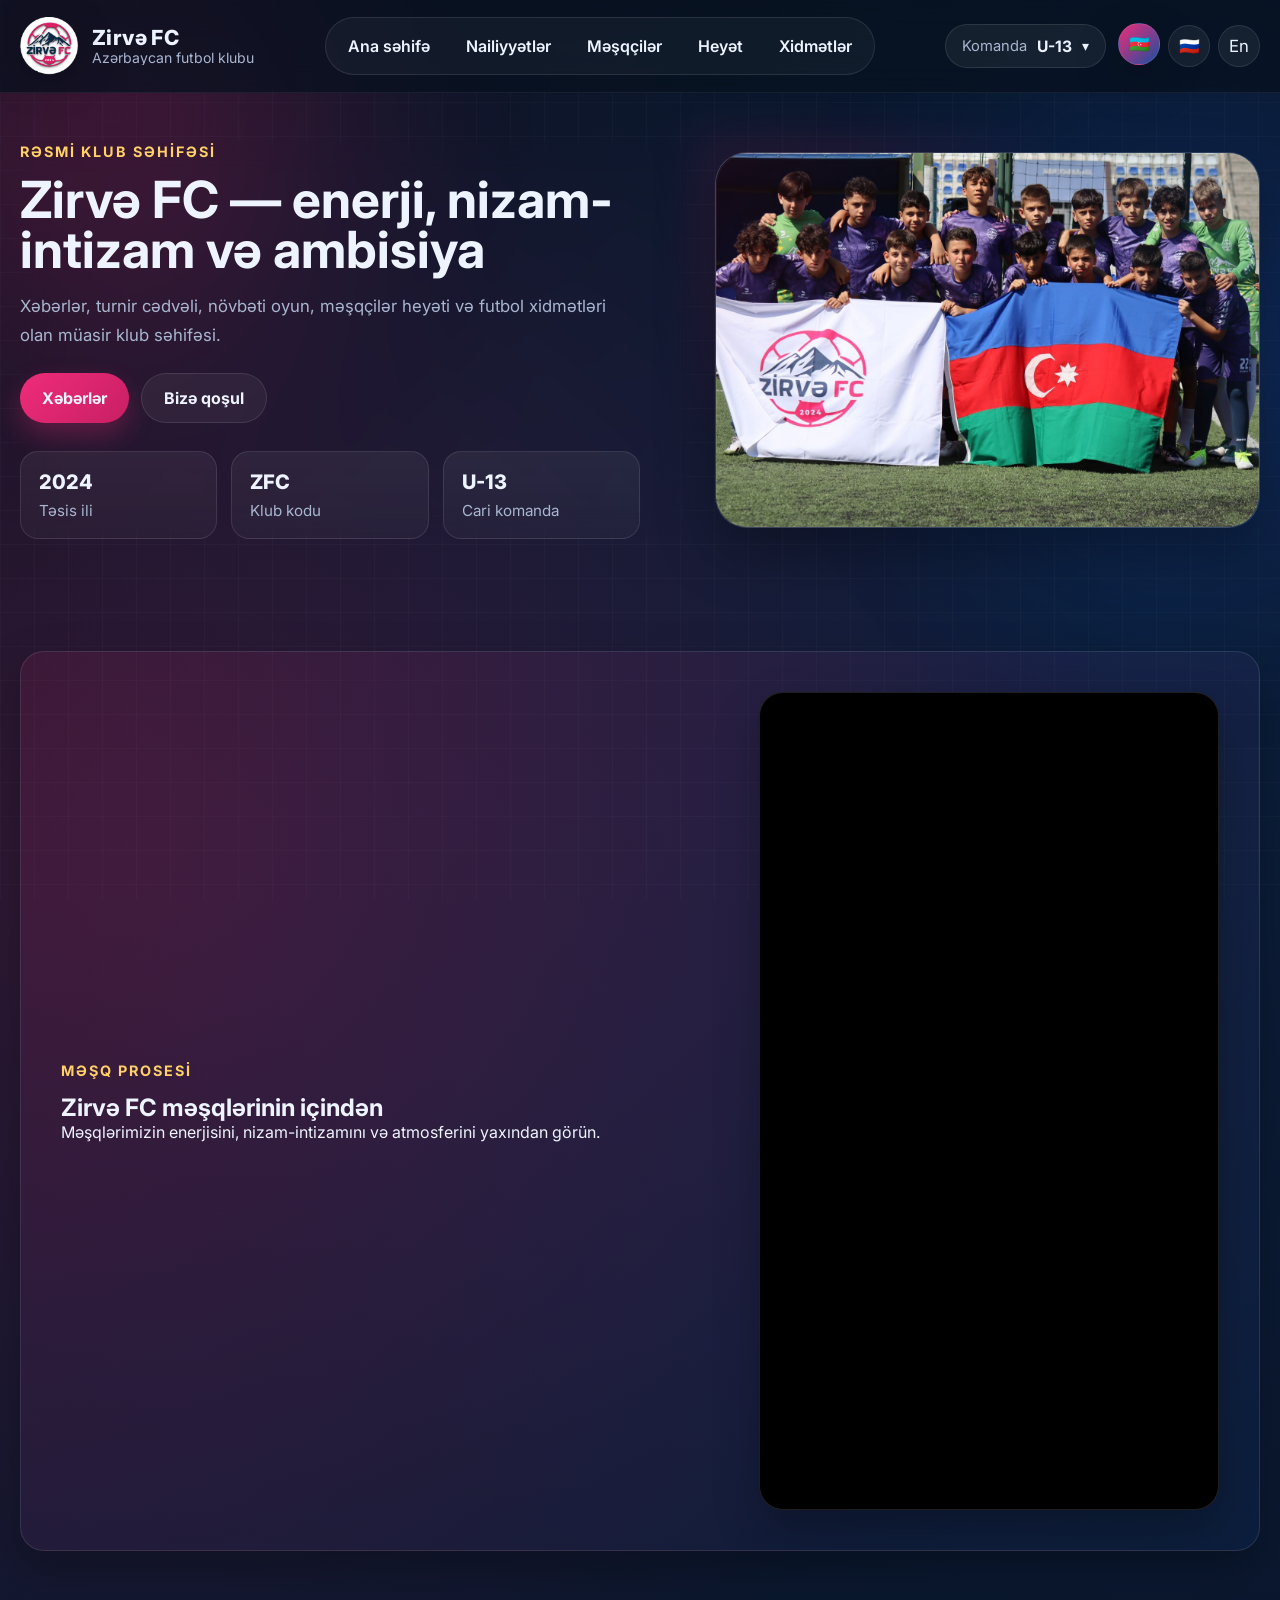
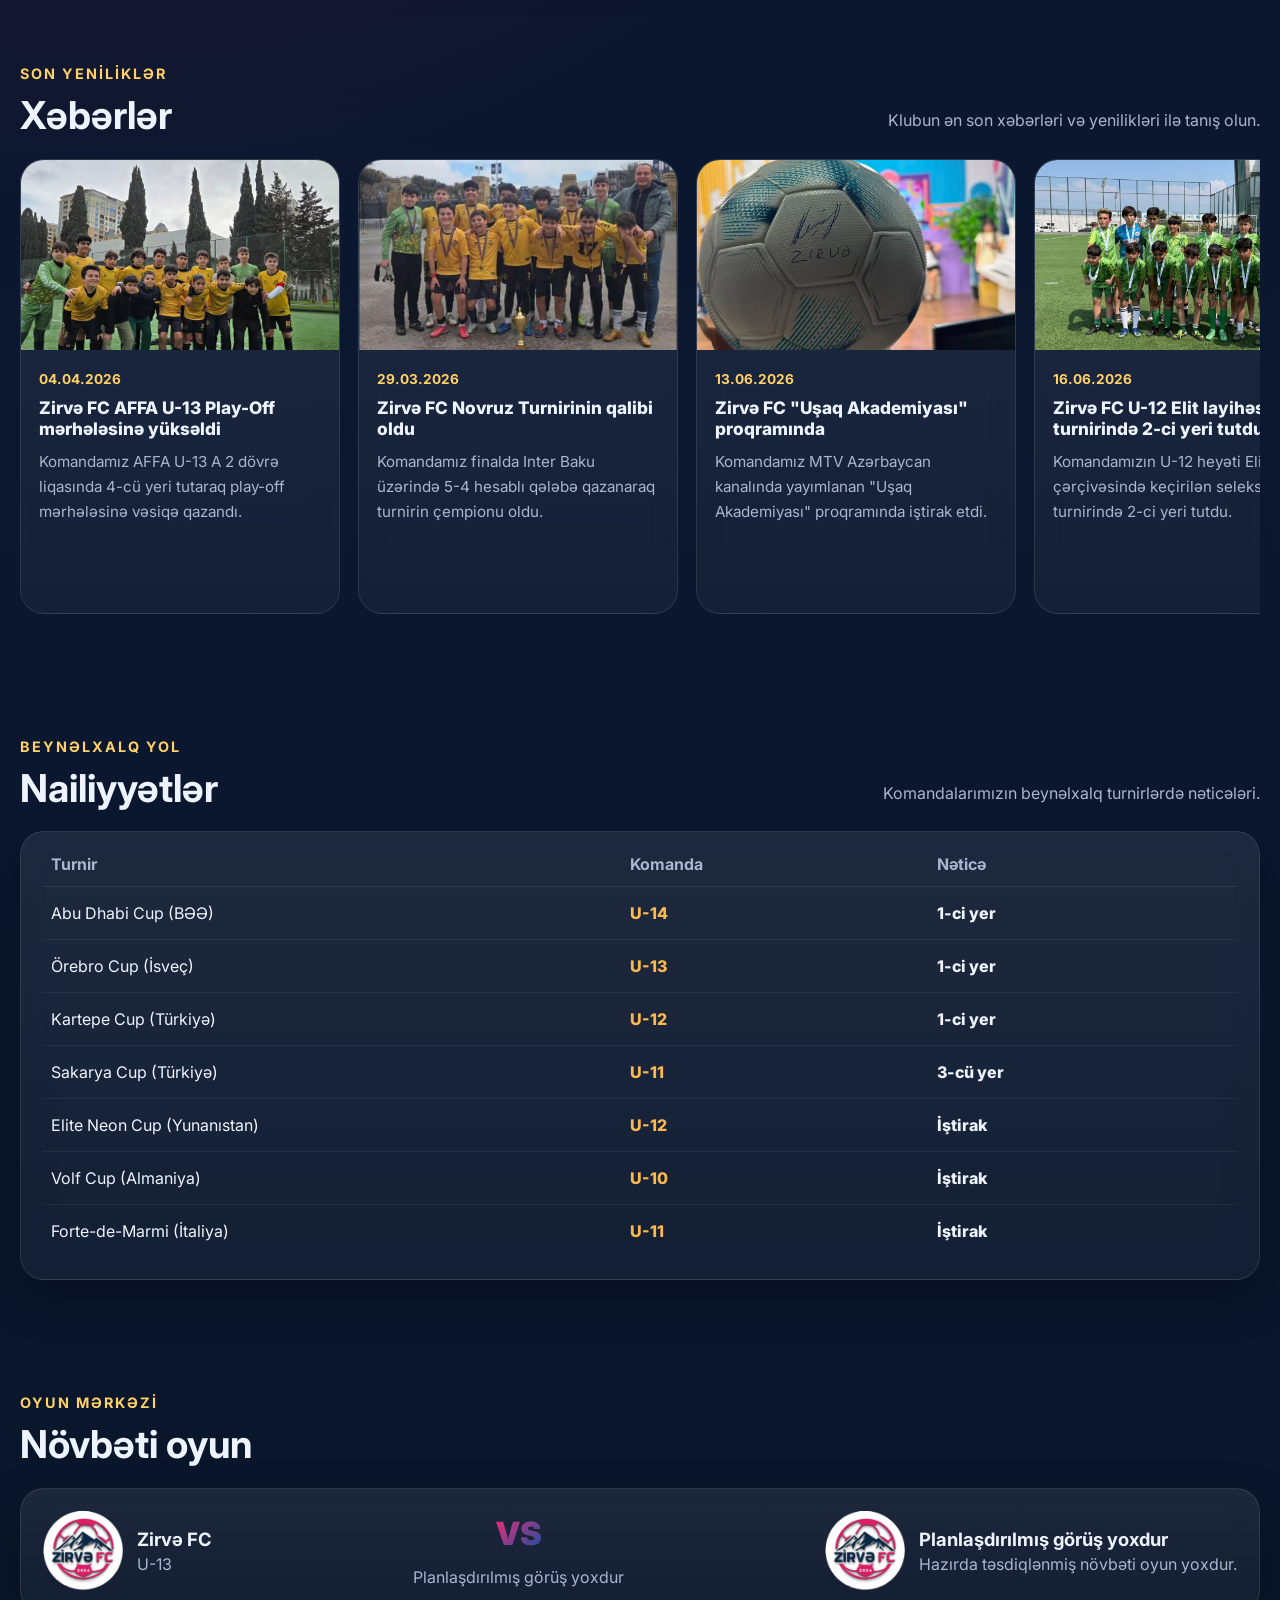
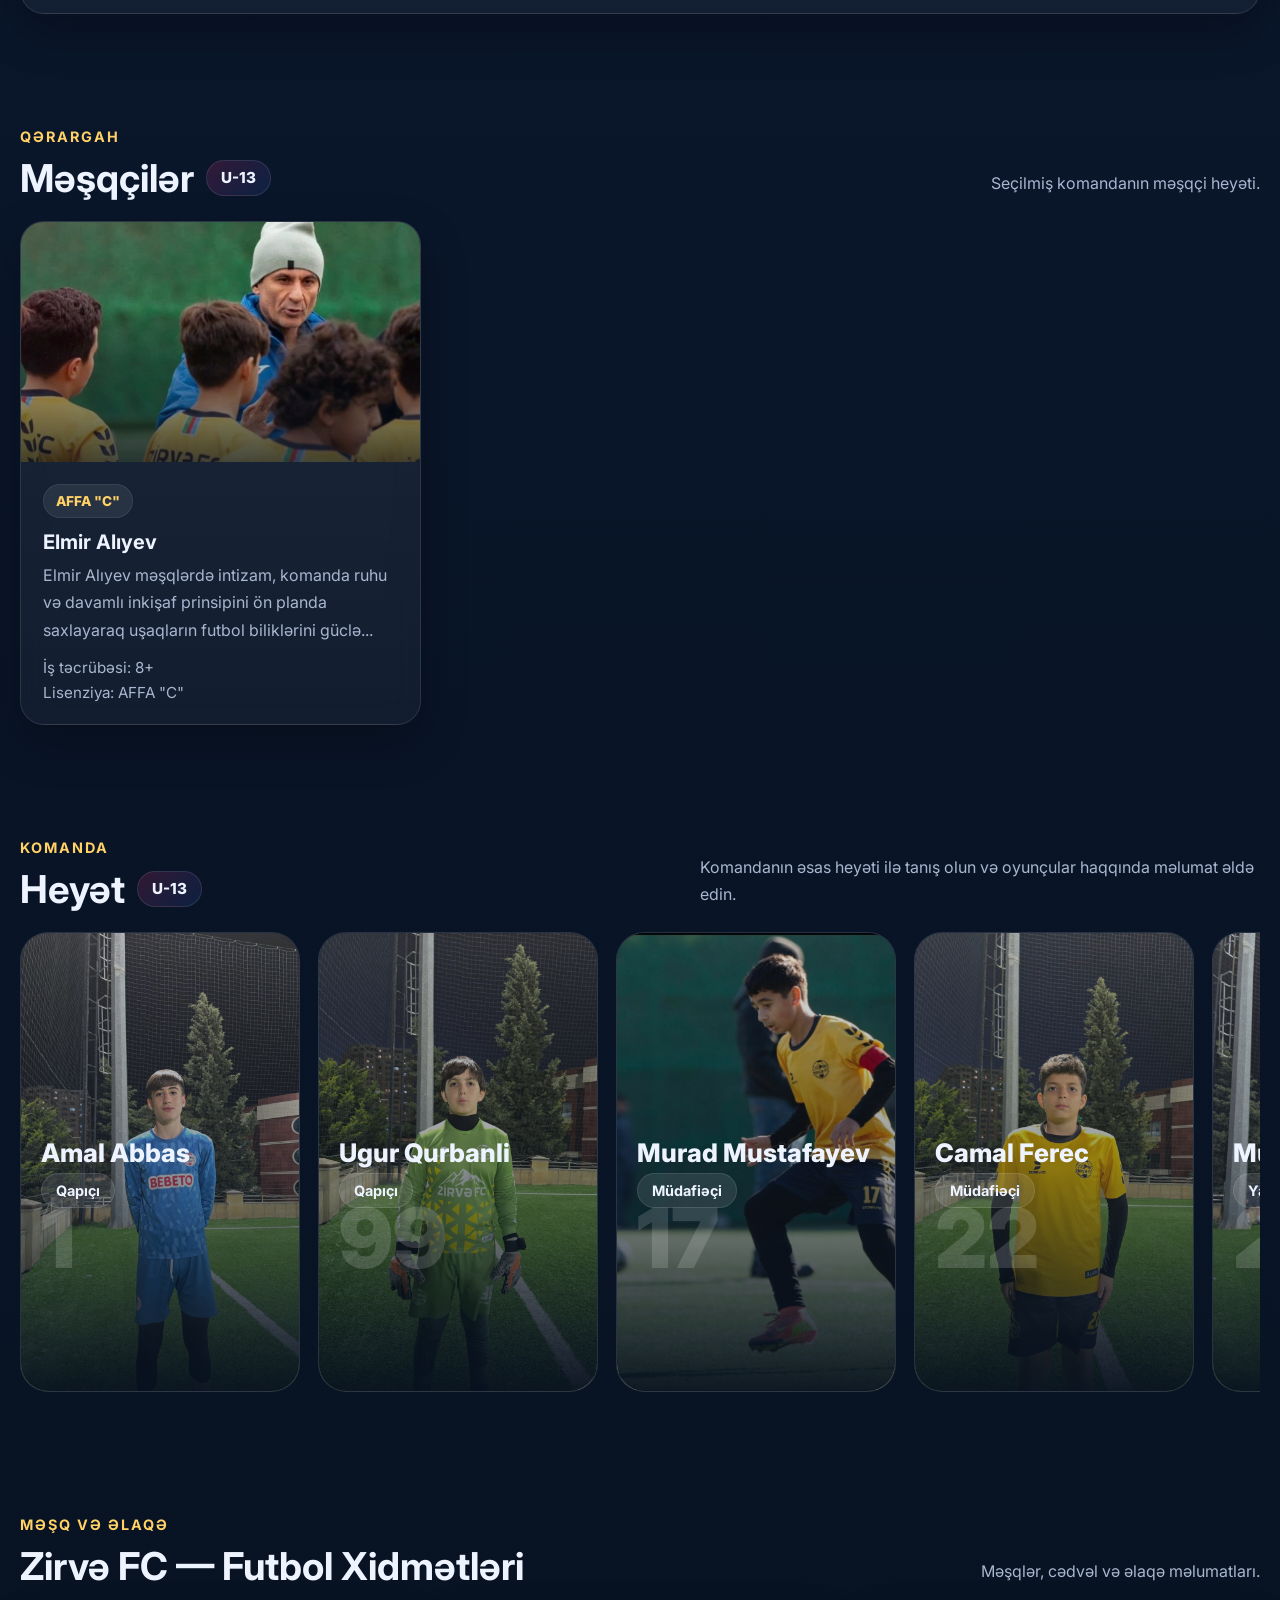
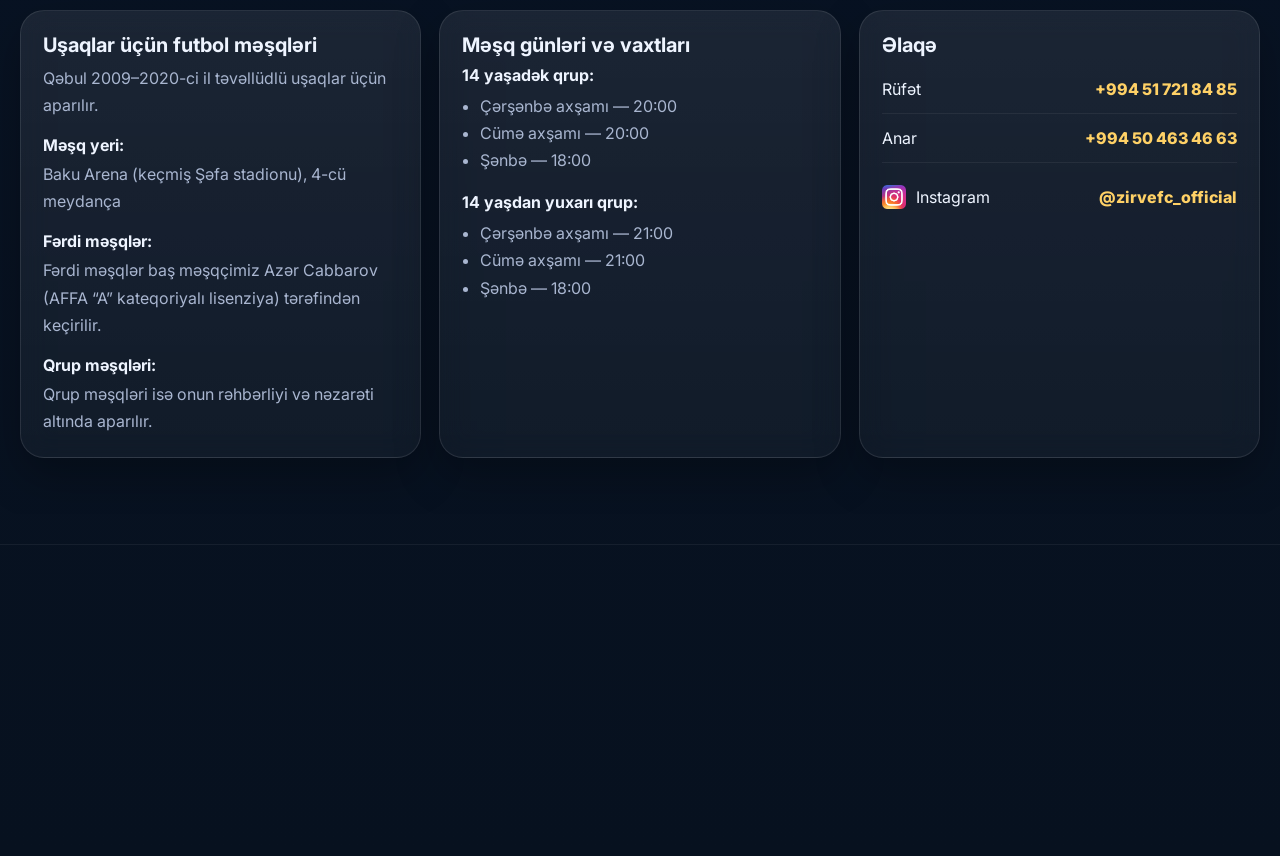
==== commit 11e88912: "Update index.html" ====
--- a/index.html
+++ b/index.html
@@ -327,8 +327,8 @@
             <div class="schedule-group">
               <strong data-i18n="serviceOver14">Group over 14 years old:</strong>
               <ul>
-                <li data-i18n="serviceOver14_1">Tuesday — 21:00</li>
-                <li data-i18n="serviceOver14_2">Thursday — 21:00</li>
+                <li data-i18n="serviceOver14_1">Tuesday — 20:00</li>
+                <li data-i18n="serviceOver14_2">Thursday — 20:00</li>
                 <li data-i18n="serviceOver14_3">Saturday — 18:00</li>
               </ul>
             </div>
